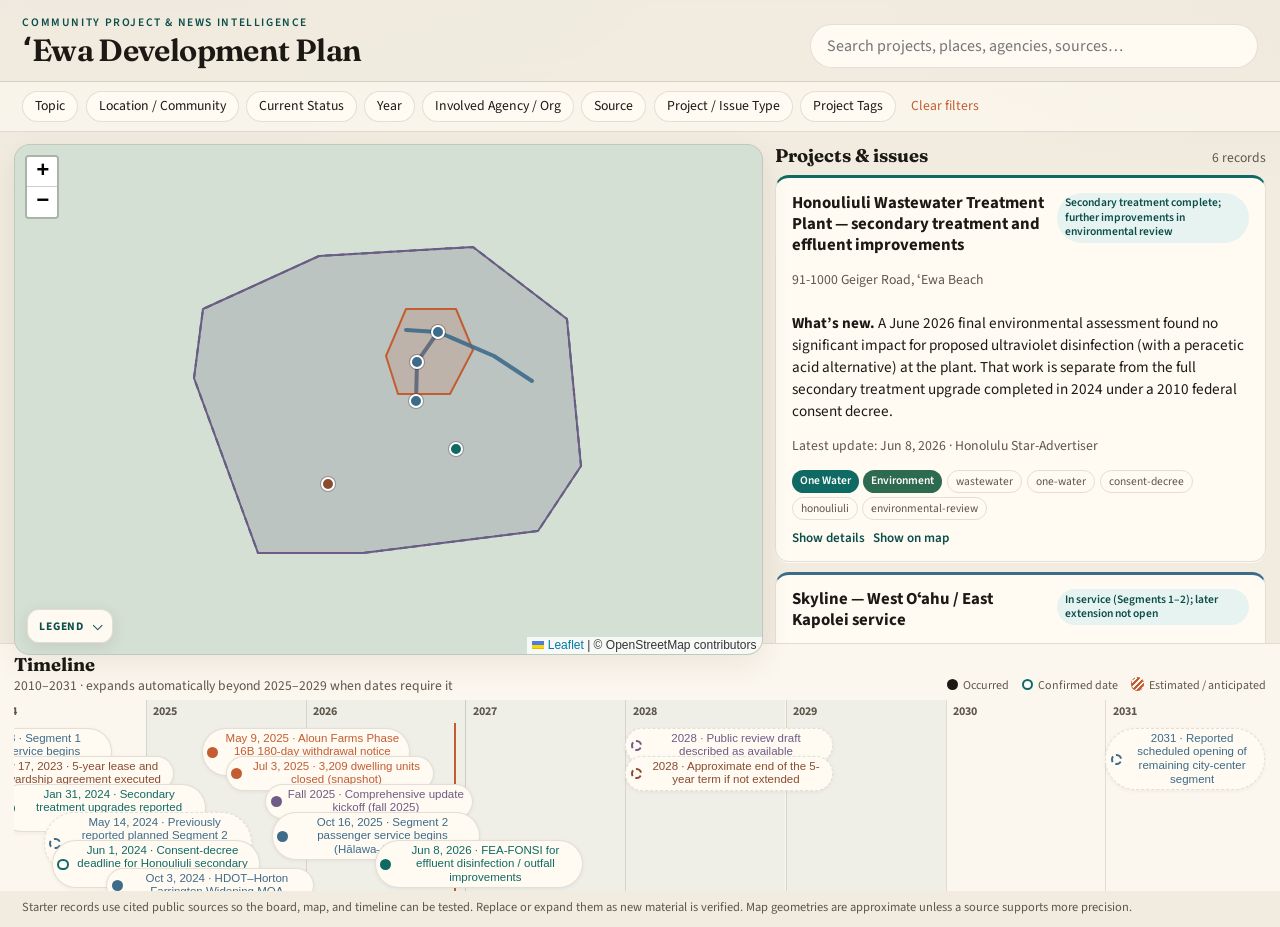
==== index.html @ 192812c7 "Add the `Ewa Development Plan news dashboard. Publish the display-only board, map, and timeline with" ====
<!DOCTYPE html>
<html lang="en">
<head>
  <meta charset="UTF-8">
  <meta name="viewport" content="width=device-width, initial-scale=1">
  <title>ʻEwa Development Plan</title>
  <link rel="preconnect" href="https://fonts.googleapis.com">
  <link rel="preconnect" href="https://fonts.gstatic.com" crossorigin>
  <link href="https://fonts.googleapis.com/css2?family=Fraunces:opsz,wght@9..144,500;9..144,640&family=Source+Sans+3:ital,wght@0,400;0,500;0,600;0,700;1,400&display=swap" rel="stylesheet">
  <link rel="stylesheet" href="vendor/leaflet.css">
  <link rel="stylesheet" href="css/dashboard.css">
</head>
<body>
  <a class="skip-link" href="#board">Skip to projects</a>

  <header class="site-header">
    <div class="brand">
      <p class="eyebrow">Community project &amp; news intelligence</p>
      <h1>ʻEwa Development Plan</h1>
    </div>
    <label class="search-label">
      <span class="visually-hidden">Search projects, places, agencies, and sources</span>
      <input id="search" type="search" placeholder="Search projects, places, agencies, sources…" autocomplete="off">
    </label>
  </header>

  <div class="filter-bar" id="filter-bar"></div>

  <nav class="mobile-tabs" aria-label="Views">
    <button type="button" data-view="board" class="is-active">Board</button>
    <button type="button" data-view="map">Map</button>
    <button type="button" data-view="timeline">Timeline</button>
  </nav>

  <main class="layout" data-view="board">
    <section class="map-pane" id="map-pane" aria-label="Map">
      <div id="map"></div>
      <div class="map-legend" id="map-legend"></div>
    </section>

    <section class="board-pane" id="board-pane" aria-label="Project board">
      <div class="board-head">
        <h2>Projects &amp; issues</h2>
        <p class="result-count" id="result-count"></p>
      </div>
      <div id="board"></div>
    </section>

    <section class="timeline-pane" id="timeline-pane" aria-label="Timeline">
      <div class="timeline-head">
        <div>
          <h2>Timeline</h2>
          <p class="timeline-range" id="timeline-range"></p>
        </div>
        <div class="timeline-key" aria-hidden="true">
          <span class="key actual">Occurred</span>
          <span class="key confirmed">Confirmed date</span>
          <span class="key estimated">Estimated / anticipated</span>
        </div>
      </div>
      <div class="timeline-scroll" id="timeline-scroll">
        <div class="timeline-track" id="timeline-track"></div>
      </div>
    </section>
  </main>

  <p class="footnote" id="footnote"></p>

  <script src="vendor/leaflet.js"></script>
  <script src="data/projects.js"></script>
  <script src="js/utils.js"></script>
  <script src="js/board.js"></script>
  <script src="js/map.js"></script>
  <script src="js/timeline.js"></script>
  <script src="js/app.js"></script>
</body>
</html>
---- vendor/leaflet.css ----
/* required styles */

.leaflet-pane,
.leaflet-tile,
.leaflet-marker-icon,
.leaflet-marker-shadow,
.leaflet-tile-container,
.leaflet-pane > svg,
.leaflet-pane > canvas,
.leaflet-zoom-box,
.leaflet-image-layer,
.leaflet-layer {
	position: absolute;
	left: 0;
	top: 0;
	}
.leaflet-container {
	overflow: hidden;
	}
.leaflet-tile,
.leaflet-marker-icon,
.leaflet-marker-shadow {
	-webkit-user-select: none;
	   -moz-user-select: none;
	        user-select: none;
	  -webkit-user-drag: none;
	}
/* Prevents IE11 from highlighting tiles in blue */
.leaflet-tile::selection {
	background: transparent;
}
/* Safari renders non-retina tile on retina better with this, but Chrome is worse */
.leaflet-safari .leaflet-tile {
	image-rendering: -webkit-optimize-contrast;
	}
/* hack that prevents hw layers "stretching" when loading new tiles */
.leaflet-safari .leaflet-tile-container {
	width: 1600px;
	height: 1600px;
	-webkit-transform-origin: 0 0;
	}
.leaflet-marker-icon,
.leaflet-marker-shadow {
	display: block;
	}
/* .leaflet-container svg: reset svg max-width decleration shipped in Joomla! (joomla.org) 3.x */
/* .leaflet-container img: map is broken in FF if you have max-width: 100% on tiles */
.leaflet-container .leaflet-overlay-pane svg {
	max-width: none !important;
	max-height: none !important;
	}
.leaflet-container .leaflet-marker-pane img,
.leaflet-container .leaflet-shadow-pane img,
.leaflet-container .leaflet-tile-pane img,
.leaflet-container img.leaflet-image-layer,
.leaflet-container .leaflet-tile {
	max-width: none !important;
	max-height: none !important;
	width: auto;
	padding: 0;
	}

.leaflet-container img.leaflet-tile {
	/* See: https://bugs.chromium.org/p/chromium/issues/detail?id=600120 */
	mix-blend-mode: plus-lighter;
}

.leaflet-container.leaflet-touch-zoom {
	-ms-touch-action: pan-x pan-y;
	touch-action: pan-x pan-y;
	}
.leaflet-container.leaflet-touch-drag {
	-ms-touch-action: pinch-zoom;
	/* Fallback for FF which doesn't support pinch-zoom */
	touch-action: none;
	touch-action: pinch-zoom;
}
.leaflet-container.leaflet-touch-drag.leaflet-touch-zoom {
	-ms-touch-action: none;
	touch-action: none;
}
.leaflet-container {
	-webkit-tap-highlight-color: transparent;
}
.leaflet-container a {
	-webkit-tap-highlight-color: rgba(51, 181, 229, 0.4);
}
.leaflet-tile {
	filter: inherit;
	visibility: hidden;
	}
.leaflet-tile-loaded {
	visibility: inherit;
	}
.leaflet-zoom-box {
	width: 0;
	height: 0;
	-moz-box-sizing: border-box;
	     box-sizing: border-box;
	z-index: 800;
	}
/* workaround for https://bugzilla.mozilla.org/show_bug.cgi?id=888319 */
.leaflet-overlay-pane svg {
	-moz-user-select: none;
	}

.leaflet-pane         { z-index: 400; }

.leaflet-tile-pane    { z-index: 200; }
.leaflet-overlay-pane { z-index: 400; }
.leaflet-shadow-pane  { z-index: 500; }
.leaflet-marker-pane  { z-index: 600; }
.leaflet-tooltip-pane   { z-index: 650; }
.leaflet-popup-pane   { z-index: 700; }

.leaflet-map-pane canvas { z-index: 100; }
.leaflet-map-pane svg    { z-index: 200; }

.leaflet-vml-shape {
	width: 1px;
	height: 1px;
	}
.lvml {
	behavior: url(#default#VML);
	display: inline-block;
	position: absolute;
	}


/* control positioning */

.leaflet-control {
	position: relative;
	z-index: 800;
	pointer-events: visiblePainted; /* IE 9-10 doesn't have auto */
	pointer-events: auto;
	}
.leaflet-top,
.leaflet-bottom {
	position: absolute;
	z-index: 1000;
	pointer-events: none;
	}
.leaflet-top {
	top: 0;
	}
.leaflet-right {
	right: 0;
	}
.leaflet-bottom {
	bottom: 0;
	}
.leaflet-left {
	left: 0;
	}
.leaflet-control {
	float: left;
	clear: both;
	}
.leaflet-right .leaflet-control {
	float: right;
	}
.leaflet-top .leaflet-control {
	margin-top: 10px;
	}
.leaflet-bottom .leaflet-control {
	margin-bottom: 10px;
	}
.leaflet-left .leaflet-control {
	margin-left: 10px;
	}
.leaflet-right .leaflet-control {
	margin-right: 10px;
	}


/* zoom and fade animations */

.leaflet-fade-anim .leaflet-popup {
	opacity: 0;
	-webkit-transition: opacity 0.2s linear;
	   -moz-transition: opacity 0.2s linear;
	        transition: opacity 0.2s linear;
	}
.leaflet-fade-anim .leaflet-map-pane .leaflet-popup {
	opacity: 1;
	}
.leaflet-zoom-animated {
	-webkit-transform-origin: 0 0;
	    -ms-transform-origin: 0 0;
	        transform-origin: 0 0;
	}
svg.leaflet-zoom-animated {
	will-change: transform;
}

.leaflet-zoom-anim .leaflet-zoom-animated {
	-webkit-transition: -webkit-transform 0.25s cubic-bezier(0,0,0.25,1);
	   -moz-transition:    -moz-transform 0.25s cubic-bezier(0,0,0.25,1);
	        transition:         transform 0.25s cubic-bezier(0,0,0.25,1);
	}
.leaflet-zoom-anim .leaflet-tile,
.leaflet-pan-anim .leaflet-tile {
	-webkit-transition: none;
	   -moz-transition: none;
	        transition: none;
	}

.leaflet-zoom-anim .leaflet-zoom-hide {
	visibility: hidden;
	}


/* cursors */

.leaflet-interactive {
	cursor: pointer;
	}
.leaflet-grab {
	cursor: -webkit-grab;
	cursor:    -moz-grab;
	cursor:         grab;
	}
.leaflet-crosshair,
.leaflet-crosshair .leaflet-interactive {
	cursor: crosshair;
	}
.leaflet-popup-pane,
.leaflet-control {
	cursor: auto;
	}
.leaflet-dragging .leaflet-grab,
.leaflet-dragging .leaflet-grab .leaflet-interactive,
.leaflet-dragging .leaflet-marker-draggable {
	cursor: move;
	cursor: -webkit-grabbing;
	cursor:    -moz-grabbing;
	cursor:         grabbing;
	}

/* marker & overlays interactivity */
.leaflet-marker-icon,
.leaflet-marker-shadow,
.leaflet-image-layer,
.leaflet-pane > svg path,
.leaflet-tile-container {
	pointer-events: none;
	}

.leaflet-marker-icon.leaflet-interactive,
.leaflet-image-layer.leaflet-interactive,
.leaflet-pane > svg path.leaflet-interactive,
svg.leaflet-image-layer.leaflet-interactive path {
	pointer-events: visiblePainted; /* IE 9-10 doesn't have auto */
	pointer-events: auto;
	}

/* visual tweaks */

.leaflet-container {
	background: #ddd;
	outline-offset: 1px;
	}
.leaflet-container a {
	color: #0078A8;
	}
.leaflet-zoom-box {
	border: 2px dotted #38f;
	background: rgba(255,255,255,0.5);
	}


/* general typography */
.leaflet-container {
	font-family: "Helvetica Neue", Arial, Helvetica, sans-serif;
	font-size: 12px;
	font-size: 0.75rem;
	line-height: 1.5;
	}


/* general toolbar styles */

.leaflet-bar {
	box-shadow: 0 1px 5px rgba(0,0,0,0.65);
	border-radius: 4px;
	}
.leaflet-bar a {
	background-color: #fff;
	border-bottom: 1px solid #ccc;
	width: 26px;
	height: 26px;
	line-height: 26px;
	display: block;
	text-align: center;
	text-decoration: none;
	color: black;
	}
.leaflet-bar a,
.leaflet-control-layers-toggle {
	background-position: 50% 50%;
	background-repeat: no-repeat;
	display: block;
	}
.leaflet-bar a:hover,
.leaflet-bar a:focus {
	background-color: #f4f4f4;
	}
.leaflet-bar a:first-child {
	border-top-left-radius: 4px;
	border-top-right-radius: 4px;
	}
.leaflet-bar a:last-child {
	border-bottom-left-radius: 4px;
	border-bottom-right-radius: 4px;
	border-bottom: none;
	}
.leaflet-bar a.leaflet-disabled {
	cursor: default;
	background-color: #f4f4f4;
	color: #bbb;
	}

.leaflet-touch .leaflet-bar a {
	width: 30px;
	height: 30px;
	line-height: 30px;
	}
.leaflet-touch .leaflet-bar a:first-child {
	border-top-left-radius: 2px;
	border-top-right-radius: 2px;
	}
.leaflet-touch .leaflet-bar a:last-child {
	border-bottom-left-radius: 2px;
	border-bottom-right-radius: 2px;
	}

/* zoom control */

.leaflet-control-zoom-in,
.leaflet-control-zoom-out {
	font: bold 18px 'Lucida Console', Monaco, monospace;
	text-indent: 1px;
	}

.leaflet-touch .leaflet-control-zoom-in, .leaflet-touch .leaflet-control-zoom-out  {
	font-size: 22px;
	}


/* layers control */

.leaflet-control-layers {
	box-shadow: 0 1px 5px rgba(0,0,0,0.4);
	background: #fff;
	border-radius: 5px;
	}
.leaflet-control-layers-toggle {
	background-image: url(images/layers.png);
	width: 36px;
	height: 36px;
	}
.leaflet-retina .leaflet-control-layers-toggle {
	background-image: url(images/layers-2x.png);
	background-size: 26px 26px;
	}
.leaflet-touch .leaflet-control-layers-toggle {
	width: 44px;
	height: 44px;
	}
.leaflet-control-layers .leaflet-control-layers-list,
.leaflet-control-layers-expanded .leaflet-control-layers-toggle {
	display: none;
	}
.leaflet-control-layers-expanded .leaflet-control-layers-list {
	display: block;
	position: relative;
	}
.leaflet-control-layers-expanded {
	padding: 6px 10px 6px 6px;
	color: #333;
	background: #fff;
	}
.leaflet-control-layers-scrollbar {
	overflow-y: scroll;
	overflow-x: hidden;
	padding-right: 5px;
	}
.leaflet-control-layers-selector {
	margin-top: 2px;
	position: relative;
	top: 1px;
	}
.leaflet-control-layers label {
	display: block;
	font-size: 13px;
	font-size: 1.08333em;
	}
.leaflet-control-layers-separator {
	height: 0;
	border-top: 1px solid #ddd;
	margin: 5px -10px 5px -6px;
	}

/* Default icon URLs */
.leaflet-default-icon-path { /* used only in path-guessing heuristic, see L.Icon.Default */
	background-image: url(images/marker-icon.png);
	}


/* attribution and scale controls */

.leaflet-container .leaflet-control-attribution {
	background: #fff;
	background: rgba(255, 255, 255, 0.8);
	margin: 0;
	}
.leaflet-control-attribution,
.leaflet-control-scale-line {
	padding: 0 5px;
	color: #333;
	line-height: 1.4;
	}
.leaflet-control-attribution a {
	text-decoration: none;
	}
.leaflet-control-attribution a:hover,
.leaflet-control-attribution a:focus {
	text-decoration: underline;
	}
.leaflet-attribution-flag {
	display: inline !important;
	vertical-align: baseline !important;
	width: 1em;
	height: 0.6669em;
	}
.leaflet-left .leaflet-control-scale {
	margin-left: 5px;
	}
.leaflet-bottom .leaflet-control-scale {
	margin-bottom: 5px;
	}
.leaflet-control-scale-line {
	border: 2px solid #777;
	border-top: none;
	line-height: 1.1;
	padding: 2px 5px 1px;
	white-space: nowrap;
	-moz-box-sizing: border-box;
	     box-sizing: border-box;
	background: rgba(255, 255, 255, 0.8);
	text-shadow: 1px 1px #fff;
	}
.leaflet-control-scale-line:not(:first-child) {
	border-top: 2px solid #777;
	border-bottom: none;
	margin-top: -2px;
	}
.leaflet-control-scale-line:not(:first-child):not(:last-child) {
	border-bottom: 2px solid #777;
	}

.leaflet-touch .leaflet-control-attribution,
.leaflet-touch .leaflet-control-layers,
.leaflet-touch .leaflet-bar {
	box-shadow: none;
	}
.leaflet-touch .leaflet-control-layers,
.leaflet-touch .leaflet-bar {
	border: 2px solid rgba(0,0,0,0.2);
	background-clip: padding-box;
	}


/* popup */

.leaflet-popup {
	position: absolute;
	text-align: center;
	margin-bottom: 20px;
	}
.leaflet-popup-content-wrapper {
	padding: 1px;
	text-align: left;
	border-radius: 12px;
	}
.leaflet-popup-content {
	margin: 13px 24px 13px 20px;
	line-height: 1.3;
	font-size: 13px;
	font-size: 1.08333em;
	min-height: 1px;
	}
.leaflet-popup-content p {
	margin: 17px 0;
	margin: 1.3em 0;
	}
.leaflet-popup-tip-container {
	width: 40px;
	height: 20px;
	position: absolute;
	left: 50%;
	margin-top: -1px;
	margin-left: -20px;
	overflow: hidden;
	pointer-events: none;
	}
.leaflet-popup-tip {
	width: 17px;
	height: 17px;
	padding: 1px;

	margin: -10px auto 0;
	pointer-events: auto;

	-webkit-transform: rotate(45deg);
	   -moz-transform: rotate(45deg);
	    -ms-transform: rotate(45deg);
	        transform: rotate(45deg);
	}
.leaflet-popup-content-wrapper,
.leaflet-popup-tip {
	background: white;
	color: #333;
	box-shadow: 0 3px 14px rgba(0,0,0,0.4);
	}
.leaflet-container a.leaflet-popup-close-button {
	position: absolute;
	top: 0;
	right: 0;
	border: none;
	text-align: center;
	width: 24px;
	height: 24px;
	font: 16px/24px Tahoma, Verdana, sans-serif;
	color: #757575;
	text-decoration: none;
	background: transparent;
	}
.leaflet-container a.leaflet-popup-close-button:hover,
.leaflet-container a.leaflet-popup-close-button:focus {
	color: #585858;
	}
.leaflet-popup-scrolled {
	overflow: auto;
	}

.leaflet-oldie .leaflet-popup-content-wrapper {
	-ms-zoom: 1;
	}
.leaflet-oldie .leaflet-popup-tip {
	width: 24px;
	margin: 0 auto;

	-ms-filter: "progid:DXImageTransform.Microsoft.Matrix(M11=0.70710678, M12=0.70710678, M21=-0.70710678, M22=0.70710678)";
	filter: progid:DXImageTransform.Microsoft.Matrix(M11=0.70710678, M12=0.70710678, M21=-0.70710678, M22=0.70710678);
	}

.leaflet-oldie .leaflet-control-zoom,
.leaflet-oldie .leaflet-control-layers,
.leaflet-oldie .leaflet-popup-content-wrapper,
.leaflet-oldie .leaflet-popup-tip {
	border: 1px solid #999;
	}


/* div icon */

.leaflet-div-icon {
	background: #fff;
	border: 1px solid #666;
	}


/* Tooltip */
/* Base styles for the element that has a tooltip */
.leaflet-tooltip {
	position: absolute;
	padding: 6px;
	background-color: #fff;
	border: 1px solid #fff;
	border-radius: 3px;
	color: #222;
	white-space: nowrap;
	-webkit-user-select: none;
	-moz-user-select: none;
	-ms-user-select: none;
	user-select: none;
	pointer-events: none;
	box-shadow: 0 1px 3px rgba(0,0,0,0.4);
	}
.leaflet-tooltip.leaflet-interactive {
	cursor: pointer;
	pointer-events: auto;
	}
.leaflet-tooltip-top:before,
.leaflet-tooltip-bottom:before,
.leaflet-tooltip-left:before,
.leaflet-tooltip-right:before {
	position: absolute;
	pointer-events: none;
	border: 6px solid transparent;
	background: transparent;
	content: "";
	}

/* Directions */

.leaflet-tooltip-bottom {
	margin-top: 6px;
}
.leaflet-tooltip-top {
	margin-top: -6px;
}
.leaflet-tooltip-bottom:before,
.leaflet-tooltip-top:before {
	left: 50%;
	margin-left: -6px;
	}
.leaflet-tooltip-top:before {
	bottom: 0;
	margin-bottom: -12px;
	border-top-color: #fff;
	}
.leaflet-tooltip-bottom:before {
	top: 0;
	margin-top: -12px;
	margin-left: -6px;
	border-bottom-color: #fff;
	}
.leaflet-tooltip-left {
	margin-left: -6px;
}
.leaflet-tooltip-right {
	margin-left: 6px;
}
.leaflet-tooltip-left:before,
.leaflet-tooltip-right:before {
	top: 50%;
	margin-top: -6px;
	}
.leaflet-tooltip-left:before {
	right: 0;
	margin-right: -12px;
	border-left-color: #fff;
	}
.leaflet-tooltip-right:before {
	left: 0;
	margin-left: -12px;
	border-right-color: #fff;
	}

/* Printing */

@media print {
	/* Prevent printers from removing background-images of controls. */
	.leaflet-control {
		-webkit-print-color-adjust: exact;
		print-color-adjust: exact;
		}
	}
---- css/dashboard.css ----
:root {
  --sand: #f1ebe0;
  --sand-deep: #e6dccb;
  --paper: #fffaf2;
  --ink: #1c1914;
  --muted: #5e574c;
  --line: rgba(28, 25, 20, 0.12);
  --lagoon: #0f6a64;
  --lagoon-deep: #0b4e4a;
  --clay: #c45c32;
  --review: #d97706;
  --shadow: 0 10px 30px rgba(48, 36, 20, 0.08);
  --header-h: 5.4rem;
  --filter-h: 3.4rem;
  --timeline-h: 15.5rem;
  --radius: 16px;
  --font-serif: "Fraunces", "Palatino Linotype", Palatino, serif;
  --font-sans: "Source Sans 3", "Segoe UI", sans-serif;
  --topic-transport: #3d6b8a;
  --topic-housing: #c45c32;
  --topic-water: #0f6a64;
  --topic-parks: #6b7c3a;
  --topic-env: #2d6a4f;
  --topic-public: #6f5b85;
  --topic-econ: #b07d1a;
  --topic-culture: #8a4b2f;
}

* { box-sizing: border-box; }

html, body {
  margin: 0;
  height: 100%;
  min-height: 100%;
  background: var(--sand);
  color: var(--ink);
  font-family: var(--font-sans);
}

body {
  min-height: 100dvh;
  background-image:
    radial-gradient(1200px 500px at 10% -10%, rgba(15, 106, 100, 0.08), transparent 50%),
    radial-gradient(900px 400px at 100% 0%, rgba(196, 92, 50, 0.07), transparent 45%);
}

.skip-link {
  position: absolute;
  left: 0.75rem;
  top: -3rem;
  background: var(--ink);
  color: white;
  padding: 0.4rem 0.7rem;
  z-index: 20;
}
.skip-link:focus { top: 0.5rem; }

.visually-hidden {
  position: absolute;
  width: 1px;
  height: 1px;
  overflow: hidden;
  clip: rect(0 0 0 0);
}

.site-header {
  display: flex;
  align-items: flex-end;
  justify-content: space-between;
  gap: 1.5rem;
  padding: 0.9rem 1.4rem 0.85rem;
  border-bottom: 1px solid var(--line);
  background: rgba(241, 235, 224, 0.88);
  backdrop-filter: blur(10px);
  position: sticky;
  top: 0;
  z-index: 8;
}

.eyebrow {
  margin: 0 0 0.15rem;
  font-size: 0.72rem;
  letter-spacing: 0.14em;
  text-transform: uppercase;
  color: var(--lagoon-deep);
  font-weight: 600;
}

h1 {
  margin: 0;
  font-family: var(--font-serif);
  font-size: clamp(1.6rem, 2.4vw, 2.15rem);
  font-weight: 640;
  letter-spacing: -0.02em;
  line-height: 1.1;
}

.search-label { flex: 1; max-width: 28rem; }

#search {
  width: 100%;
  border: 1px solid var(--line);
  background: var(--paper);
  border-radius: 999px;
  padding: 0.62rem 1rem;
  font: inherit;
  color: var(--ink);
  box-shadow: inset 0 1px 0 rgba(255,255,255,0.7);
}

#search:focus {
  outline: 2px solid var(--lagoon);
  outline-offset: 1px;
}

.filter-bar {
  display: flex;
  flex-wrap: wrap;
  gap: 0.45rem;
  padding: 0.55rem 1.4rem;
  border-bottom: 1px solid var(--line);
  background: rgba(255, 250, 242, 0.65);
}

.filter {
  position: relative;
}

.filter > button {
  font: inherit;
  font-size: 0.86rem;
  background: var(--paper);
  border: 1px solid var(--line);
  border-radius: 999px;
  padding: 0.28rem 0.75rem;
  cursor: pointer;
  color: var(--ink);
}

.filter > button.has-value {
  background: #e7f3f1;
  border-color: #b7d8d4;
  color: var(--lagoon-deep);
}

.filter-menu {
  display: none;
  position: absolute;
  top: calc(100% + 6px);
  left: 0;
  z-index: 12;
  min-width: 16rem;
  max-height: 18rem;
  overflow: auto;
  background: var(--paper);
  border: 1px solid var(--line);
  border-radius: 12px;
  box-shadow: var(--shadow);
  padding: 0.45rem;
}

.filter:nth-last-child(-n+4) .filter-menu {
  left: auto;
  right: 0;
}

.filter-menu label {
  display: flex;
  gap: 0.45rem;
  align-items: flex-start;
  padding: 0.28rem 0.3rem;
  font-size: 0.86rem;
  cursor: pointer;
  border-radius: 8px;
}

.filter-menu label:hover { background: var(--sand); }

.clear-filters {
  font: inherit;
  font-size: 0.86rem;
  background: transparent;
  border: 0;
  color: var(--clay);
  cursor: pointer;
  padding: 0.28rem 0.5rem;
}

.mobile-tabs {
  display: none;
  padding: 0.45rem 1rem 0;
  gap: 0.4rem;
}

.mobile-tabs button {
  flex: 1;
  font: inherit;
  font-weight: 600;
  border: 1px solid var(--line);
  background: var(--paper);
  border-radius: 10px;
  padding: 0.45rem;
  cursor: pointer;
}

.mobile-tabs button.is-active {
  background: var(--lagoon);
  color: white;
  border-color: var(--lagoon);
}

.layout {
  display: grid;
  grid-template-columns: minmax(0, 1.4fr) minmax(22rem, 0.95fr);
  grid-template-rows: minmax(0, 1fr) var(--timeline-h);
  grid-template-areas:
    "map board"
    "timeline timeline";
  height: calc(100dvh - var(--header-h) - var(--filter-h));
  min-height: 36rem;
}

.map-pane {
  grid-area: map;
  position: relative;
  display: flex;
  flex-direction: column;
  margin: 0.75rem 0 0.35rem 0.9rem;
  border-radius: var(--radius);
  overflow: hidden;
  box-shadow: var(--shadow);
  border: 1px solid var(--line);
  min-height: 28rem;
  height: 100%;
  background: #d5e0d4;
}

#map {
  flex: 1 1 auto;
  width: 100%;
  height: 100%;
  min-height: 28rem;
  background: #d5e0d4;
}

.map-pin {
  background: none;
  border: none;
}

.map-legend {
  position: absolute;
  left: 0.7rem;
  bottom: 0.7rem;
  z-index: 1000;
  background: rgba(255, 250, 242, 0.96);
  border: 1px solid var(--line);
  border-radius: 12px;
  font-size: 0.75rem;
  max-width: min(16rem, calc(100% - 1.4rem));
  box-shadow: 0 4px 16px rgba(28, 25, 20, 0.1);
}

.map-legend details {
  margin: 0;
}

.map-legend summary {
  list-style: none;
  cursor: pointer;
  font-size: 0.72rem;
  font-weight: 700;
  letter-spacing: 0.08em;
  text-transform: uppercase;
  color: var(--lagoon-deep);
  padding: 0.45rem 0.7rem;
  display: flex;
  align-items: center;
  justify-content: space-between;
  gap: 0.6rem;
}

.map-legend summary::-webkit-details-marker { display: none; }

.map-legend summary::after {
  content: "";
  width: 0.4rem;
  height: 0.4rem;
  border-right: 1.5px solid currentColor;
  border-bottom: 1.5px solid currentColor;
  transform: rotate(45deg);
  transition: transform 0.15s ease;
}

.map-legend details[open] summary::after {
  transform: rotate(-135deg);
  margin-top: 0.2rem;
}

.map-legend details[open] summary {
  border-bottom: 1px solid var(--line);
}

.legend-body {
  padding: 0.45rem 0.7rem 0.55rem;
}

.legend-note {
  margin: 0.4rem 0 0;
}

.legend-row {
  display: flex;
  align-items: center;
  gap: 0.4rem;
  margin: 0.15rem 0;
}

.swatch {
  width: 0.7rem;
  height: 0.7rem;
  border-radius: 50%;
  flex: none;
}

.swatch.line { border-radius: 2px; height: 0.28rem; }
.swatch.area { border-radius: 3px; opacity: 0.45; }

.board-pane {
  grid-area: board;
  overflow: auto;
  padding: 0.75rem 0.9rem 0.5rem 0.75rem;
}

.board-head {
  display: flex;
  justify-content: space-between;
  align-items: baseline;
  gap: 1rem;
  margin-bottom: 0.55rem;
}

.board-head h2,
.timeline-head h2 {
  margin: 0;
  font-family: var(--font-serif);
  font-size: 1.15rem;
}

.result-count,
.timeline-range {
  margin: 0;
  color: var(--muted);
  font-size: 0.85rem;
}

.card {
  background: var(--paper);
  border: 1px solid var(--line);
  border-radius: 14px;
  padding: 0.9rem 1rem 0.85rem;
  margin-bottom: 0.65rem;
  box-shadow: 0 1px 0 rgba(255,255,255,0.8);
  cursor: pointer;
}

.card:hover { border-color: #c9bba6; }

.card.is-selected {
  border-color: var(--lagoon);
  box-shadow: 0 0 0 2px rgba(15, 106, 100, 0.18);
}

.card.needs-review {
  border-left: 4px solid var(--review);
}

.card-top {
  display: flex;
  justify-content: space-between;
  gap: 0.6rem;
  align-items: flex-start;
}

.card h3 {
  margin: 0 0 0.2rem;
  font-size: 1.05rem;
  line-height: 1.25;
}

.card-meta, .muted { color: var(--muted); font-size: 0.86rem; }

.status-chip {
  flex: none;
  font-size: 0.72rem;
  font-weight: 600;
  background: #e7f3f1;
  color: var(--lagoon-deep);
  border-radius: 999px;
  padding: 0.22rem 0.55rem;
  max-width: 12rem;
  line-height: 1.25;
}

.card.needs-review .status-chip {
  background: #fff4e0;
  color: #9a4d00;
}

.whats-new {
  margin: 0.55rem 0 0.35rem;
  font-size: 0.95rem;
  line-height: 1.45;
}

.topic-row, .tag-row {
  display: flex;
  flex-wrap: wrap;
  gap: 0.3rem;
  margin-top: 0.4rem;
}

.topic, .tag {
  font-size: 0.72rem;
  border-radius: 999px;
  padding: 0.12rem 0.5rem;
  background: var(--sand);
}

.topic { color: white; font-weight: 600; }
.tag { color: var(--muted); border: 1px solid var(--line); background: transparent; }

.card-actions {
  display: flex;
  gap: 0.5rem;
  margin-top: 0.55rem;
}

.card-actions button,
.linkish {
  font: inherit;
  font-size: 0.82rem;
  font-weight: 600;
  color: var(--lagoon-deep);
  background: none;
  border: 0;
  padding: 0;
  cursor: pointer;
}

.details {
  display: none;
  margin-top: 0.8rem;
  padding-top: 0.75rem;
  border-top: 1px dashed var(--line);
}

.card.is-expanded .details { display: block; }

.detail-grid {
  display: grid;
  grid-template-columns: 8.5rem 1fr;
  gap: 0.35rem 0.7rem;
  font-size: 0.9rem;
  margin-bottom: 0.8rem;
}

.detail-grid dt { color: var(--muted); }

.history, .update, .source-block {
  background: #f7f1e6;
  border-radius: 10px;
  padding: 0.55rem 0.7rem;
  margin: 0.4rem 0;
  font-size: 0.88rem;
}

.history-date, .update-date {
  font-weight: 700;
  font-size: 0.78rem;
  color: var(--lagoon-deep);
}

a { color: var(--lagoon-deep); }

.section-label {
  margin: 0.85rem 0 0.3rem;
  font-size: 0.72rem;
  letter-spacing: 0.1em;
  text-transform: uppercase;
  color: var(--muted);
  font-weight: 700;
}

.precision {
  display: inline-block;
  font-size: 0.68rem;
  font-weight: 700;
  letter-spacing: 0.04em;
  text-transform: uppercase;
  color: var(--clay);
  border: 1px solid #eccbb8;
  border-radius: 999px;
  padding: 0 0.4rem;
}

.timeline-pane {
  grid-area: timeline;
  border-top: 1px solid var(--line);
  background: rgba(255, 250, 242, 0.8);
  padding: 0.55rem 0.9rem 0.7rem;
  min-height: 0;
}

.timeline-head {
  display: flex;
  justify-content: space-between;
  align-items: flex-end;
  gap: 1rem;
  margin-bottom: 0.35rem;
}

.timeline-key { display: flex; gap: 0.8rem; font-size: 0.75rem; color: var(--muted); }
.key::before {
  content: "";
  display: inline-block;
  width: 0.7rem;
  height: 0.7rem;
  margin-right: 0.3rem;
  vertical-align: -1px;
  border-radius: 50%;
}
.key.actual::before { background: var(--ink); }
.key.confirmed::before { background: white; border: 2px solid var(--lagoon); box-sizing: border-box; }
.key.estimated::before {
  background: repeating-linear-gradient(135deg, var(--clay), var(--clay) 2px, transparent 2px, transparent 4px);
  border: 1px dashed var(--clay);
}

.timeline-scroll {
  overflow-x: auto;
  overflow-y: hidden;
  height: calc(var(--timeline-h) - 3.6rem);
}

.timeline-track {
  position: relative;
  height: 100%;
  min-width: 100%;
}

.year-col {
  position: absolute;
  top: 0;
  bottom: 0;
  border-left: 1px solid var(--line);
  pointer-events: none;
  z-index: 0;
}

.year-col span {
  position: absolute;
  top: 0.15rem;
  left: 0.4rem;
  font-size: 0.75rem;
  font-weight: 700;
  color: var(--muted);
}

.year-col.in-focus { background: rgba(15, 106, 100, 0.05); }

.today-line {
  position: absolute;
  top: 1.4rem;
  bottom: 0.4rem;
  width: 2px;
  background: var(--clay);
  z-index: 2;
  pointer-events: none;
}

.tl-event {
  position: absolute;
  z-index: 3;
  display: flex;
  align-items: center;
  gap: 0.35rem;
  max-width: 13rem;
  cursor: pointer;
  background: var(--paper);
  border: 1px solid var(--line);
  border-radius: 999px;
  padding: 0.15rem 0.5rem 0.15rem 0.28rem;
  font-size: 0.72rem;
  line-height: 1.2;
  box-shadow: 0 1px 4px rgba(28,25,20,0.06);
}

.tl-event.is-selected { outline: 2px solid var(--lagoon); }

.tl-dot {
  width: 0.7rem;
  height: 0.7rem;
  border-radius: 50%;
  flex: none;
}

.tl-event.actual .tl-dot { background: currentColor; }
.tl-event.confirmed-future .tl-dot,
.tl-event.confirmed .tl-dot {
  background: white;
  border: 2px solid currentColor;
}
.tl-event.estimated {
  border-style: dashed;
}
.tl-event.estimated .tl-dot {
  background: transparent;
  border: 2px dashed currentColor;
}

.footnote {
  margin: 0;
  padding: 0.45rem 1.4rem 0.7rem;
  font-size: 0.78rem;
  color: var(--muted);
}

.empty {
  padding: 1.2rem;
  color: var(--muted);
}

@media (max-width: 900px) {
  .site-header {
    flex-direction: column;
    align-items: stretch;
    position: static;
  }
  .search-label { max-width: none; }
  .mobile-tabs { display: flex; }
  .layout {
    display: block;
    height: auto;
    min-height: 0;
  }
  .map-pane, .board-pane, .timeline-pane { margin: 0.6rem; display: block; }
  .map-pane, #map {
    height: 22rem;
    min-height: 22rem;
  }
  .timeline-pane { height: 18rem; }
  .detail-grid { grid-template-columns: 1fr; }
  .card-top { flex-direction: column; }
  .status-chip { max-width: none; }
}
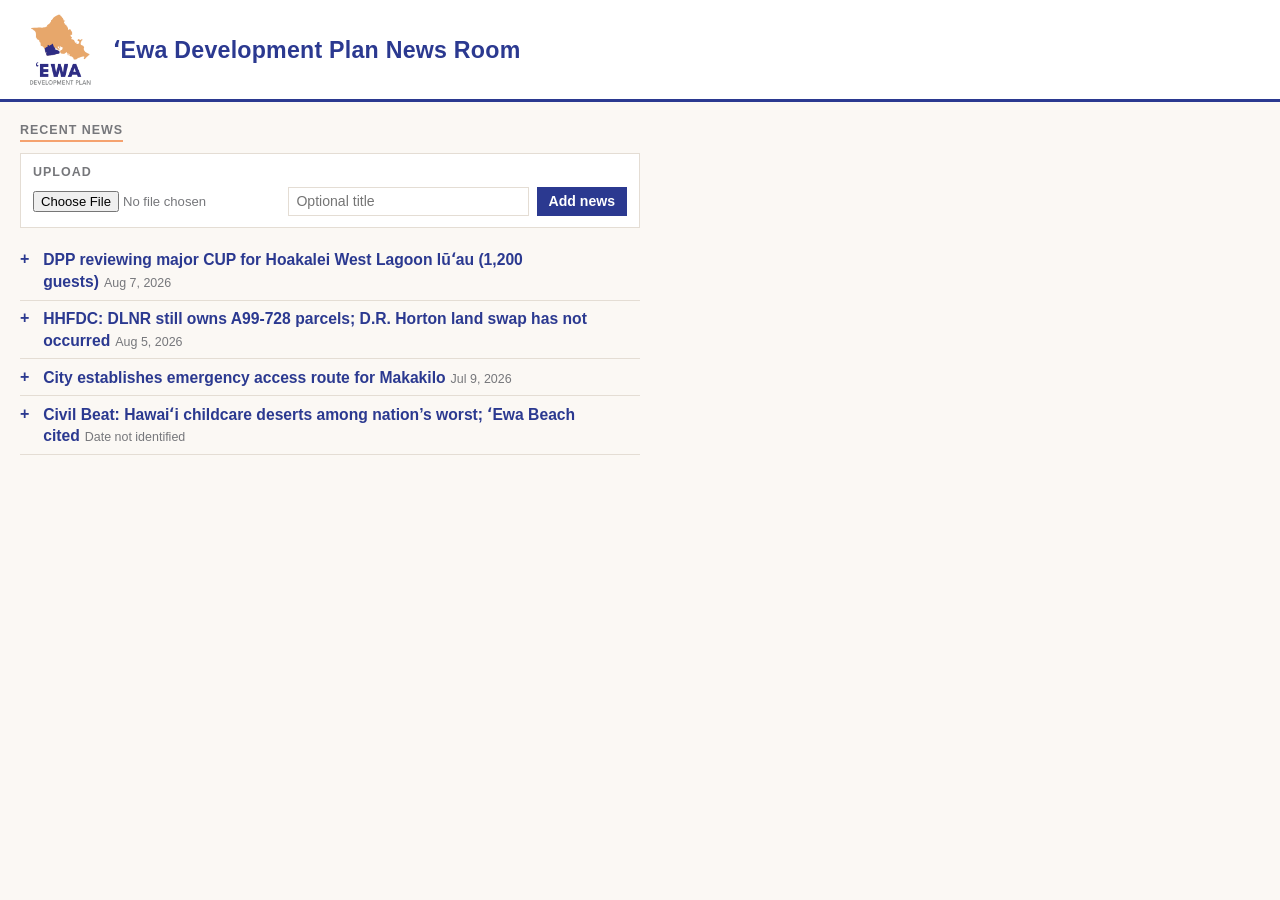
==== commit 369715a1: "Replace the earlier dashboard with the News Room so GitHub matches the current logo, collapsed list," ====
--- a/index.html
+++ b/index.html
@@ -3,75 +3,32 @@
 <head>
   <meta charset="UTF-8">
   <meta name="viewport" content="width=device-width, initial-scale=1">
-  <title>ʻEwa Development Plan</title>
-  <link rel="preconnect" href="https://fonts.googleapis.com">
-  <link rel="preconnect" href="https://fonts.gstatic.com" crossorigin>
-  <link href="https://fonts.googleapis.com/css2?family=Fraunces:opsz,wght@9..144,500;9..144,640&family=Source+Sans+3:ital,wght@0,400;0,500;0,600;0,700;1,400&display=swap" rel="stylesheet">
-  <link rel="stylesheet" href="vendor/leaflet.css">
-  <link rel="stylesheet" href="css/dashboard.css">
+  <title>ʻEwa Development Plan News Room</title>
+  <link rel="stylesheet" href="css/newsroom.css">
 </head>
 <body>
-  <a class="skip-link" href="#board">Skip to projects</a>
-
   <header class="site-header">
-    <div class="brand">
-      <p class="eyebrow">Community project &amp; news intelligence</p>
-      <h1>ʻEwa Development Plan</h1>
+    <img class="logo" src="assets/ewa-dp-logo.png" alt="ʻEwa Development Plan">
+    <div class="header-text">
+      <h1>ʻEwa Development Plan News Room</h1>
     </div>
-    <label class="search-label">
-      <span class="visually-hidden">Search projects, places, agencies, and sources</span>
-      <input id="search" type="search" placeholder="Search projects, places, agencies, sources…" autocomplete="off">
-    </label>
   </header>
 
-  <div class="filter-bar" id="filter-bar"></div>
-
-  <nav class="mobile-tabs" aria-label="Views">
-    <button type="button" data-view="board" class="is-active">Board</button>
-    <button type="button" data-view="map">Map</button>
-    <button type="button" data-view="timeline">Timeline</button>
-  </nav>
-
-  <main class="layout" data-view="board">
-    <section class="map-pane" id="map-pane" aria-label="Map">
-      <div id="map"></div>
-      <div class="map-legend" id="map-legend"></div>
-    </section>
-
-    <section class="board-pane" id="board-pane" aria-label="Project board">
-      <div class="board-head">
-        <h2>Projects &amp; issues</h2>
-        <p class="result-count" id="result-count"></p>
-      </div>
-      <div id="board"></div>
-    </section>
-
-    <section class="timeline-pane" id="timeline-pane" aria-label="Timeline">
-      <div class="timeline-head">
-        <div>
-          <h2>Timeline</h2>
-          <p class="timeline-range" id="timeline-range"></p>
-        </div>
-        <div class="timeline-key" aria-hidden="true">
-          <span class="key actual">Occurred</span>
-          <span class="key confirmed">Confirmed date</span>
-          <span class="key estimated">Estimated / anticipated</span>
-        </div>
-      </div>
-      <div class="timeline-scroll" id="timeline-scroll">
-        <div class="timeline-track" id="timeline-track"></div>
-      </div>
+  <main class="page">
+    <section class="news-column" aria-label="Recent news">
+      <h2>Recent news</h2>
+      <form id="upload-form" class="upload-box" enctype="multipart/form-data">
+        <p class="upload-label">Upload</p>
+        <input id="upload-file" type="file" name="file" accept=".pdf,.docx,.txt,.md,.text" required>
+        <input id="upload-headline" type="text" name="headline" placeholder="Optional title">
+        <button type="submit">Add news</button>
+        <p id="upload-status" class="upload-status" hidden></p>
+      </form>
+      <ul id="news-list"></ul>
     </section>
   </main>
 
-  <p class="footnote" id="footnote"></p>
-
-  <script src="vendor/leaflet.js"></script>
   <script src="data/projects.js"></script>
-  <script src="js/utils.js"></script>
-  <script src="js/board.js"></script>
-  <script src="js/map.js"></script>
-  <script src="js/timeline.js"></script>
-  <script src="js/app.js"></script>
+  <script src="js/news.js"></script>
 </body>
 </html>
--- a/css/newsroom.css
+++ b/css/newsroom.css
@@ -0,0 +1,216 @@
+:root {
+  --navy: #2b3990;
+  --peach: #f5a26f;
+  --grey: #76777b;
+  --paper: #fbf8f4;
+  --ink: #1e1e22;
+  --line: #e4ddd4;
+}
+
+* { box-sizing: border-box; }
+
+html, body {
+  margin: 0;
+  min-height: 100%;
+  background: var(--paper);
+  color: var(--ink);
+  font-family: Arial, Helvetica, sans-serif;
+}
+
+.site-header {
+  display: flex;
+  align-items: center;
+  gap: 1rem;
+  padding: 0.85rem 1.25rem;
+  border-bottom: 3px solid var(--navy);
+  background: #fff;
+}
+
+.logo {
+  height: 72px;
+  width: auto;
+  display: block;
+}
+
+.header-text h1 {
+  margin: 0;
+  font-size: 1.45rem;
+  font-weight: 700;
+  color: var(--navy);
+  letter-spacing: 0.01em;
+}
+
+.page {
+  padding: 1.1rem 1.25rem 3rem;
+}
+
+.news-column {
+  width: 50%;
+  max-width: none;
+}
+
+.news-column h2 {
+  margin: 0 0 0.7rem;
+  font-size: 0.78rem;
+  font-weight: 700;
+  letter-spacing: 0.08em;
+  text-transform: uppercase;
+  color: var(--grey);
+  border-bottom: 2px solid var(--peach);
+  display: inline-block;
+  padding-bottom: 0.2rem;
+}
+
+#news-list {
+  list-style: none;
+  margin: 0;
+  padding: 0;
+}
+
+.news-item {
+  padding: 0.45rem 0;
+  border-bottom: 1px solid var(--line);
+}
+
+.news-item summary {
+  list-style: none;
+  cursor: pointer;
+  display: flex;
+  align-items: flex-start;
+  gap: 0.45rem;
+  line-height: 1.35;
+}
+
+.news-item summary::-webkit-details-marker {
+  display: none;
+}
+
+.news-item summary::marker {
+  content: "";
+}
+
+.news-item summary::before {
+  content: "+";
+  flex: 0 0 auto;
+  width: 1rem;
+  color: var(--navy);
+  font-weight: 700;
+  font-size: 1rem;
+  line-height: 1.3;
+}
+
+.news-item details[open] summary::before {
+  content: "−";
+}
+
+.news-item .headline {
+  font-size: 0.98rem;
+  font-weight: 700;
+  color: var(--navy);
+}
+
+.news-item time {
+  display: inline;
+  margin-left: 0.4em;
+  font-size: 0.78rem;
+  font-weight: 400;
+  color: var(--grey);
+  white-space: nowrap;
+}
+
+.news-item .body {
+  margin: 0.45rem 0 0.15rem 1.45rem;
+}
+
+.news-item p {
+  margin: 0;
+  font-size: 0.88rem;
+  line-height: 1.4;
+  color: var(--ink);
+}
+
+.news-item .meta {
+  margin-top: 0.35rem;
+  font-size: 0.75rem;
+  color: var(--grey);
+}
+
+@media (max-width: 720px) {
+  .news-column { width: 100%; }
+}
+
+.empty {
+  color: var(--grey);
+  font-size: 0.9rem;
+}
+
+.upload-box {
+  display: flex;
+  flex-wrap: wrap;
+  gap: 0.45rem;
+  align-items: center;
+  margin: 0 0 0.9rem;
+  padding: 0.7rem 0.75rem;
+  border: 1px solid var(--line);
+  background: #fff;
+}
+
+.upload-label {
+  margin: 0;
+  font-size: 0.78rem;
+  font-weight: 700;
+  letter-spacing: 0.08em;
+  text-transform: uppercase;
+  color: var(--grey);
+  width: 100%;
+}
+
+.upload-box input[type="text"] {
+  flex: 1 1 10rem;
+  min-width: 8rem;
+  font: inherit;
+  font-size: 0.88rem;
+  padding: 0.35rem 0.45rem;
+  border: 1px solid var(--line);
+  color: var(--ink);
+}
+
+.upload-box input[type="file"] {
+  font: inherit;
+  font-size: 0.82rem;
+  color: var(--grey);
+}
+
+.upload-box button {
+  font: inherit;
+  font-size: 0.88rem;
+  font-weight: 700;
+  color: #fff;
+  background: var(--navy);
+  border: 0;
+  padding: 0.4rem 0.75rem;
+  cursor: pointer;
+}
+
+.upload-box button:hover {
+  background: #232f78;
+}
+
+.upload-status {
+  width: 100%;
+  margin: 0.15rem 0 0;
+  font-size: 0.8rem;
+  color: var(--grey);
+}
+
+.upload-status.is-error {
+  color: #9a2f2f;
+}
+
+.item-upload {
+  display: flex;
+  flex-wrap: wrap;
+  gap: 0.4rem;
+  align-items: center;
+  margin-top: 0.55rem;
+}
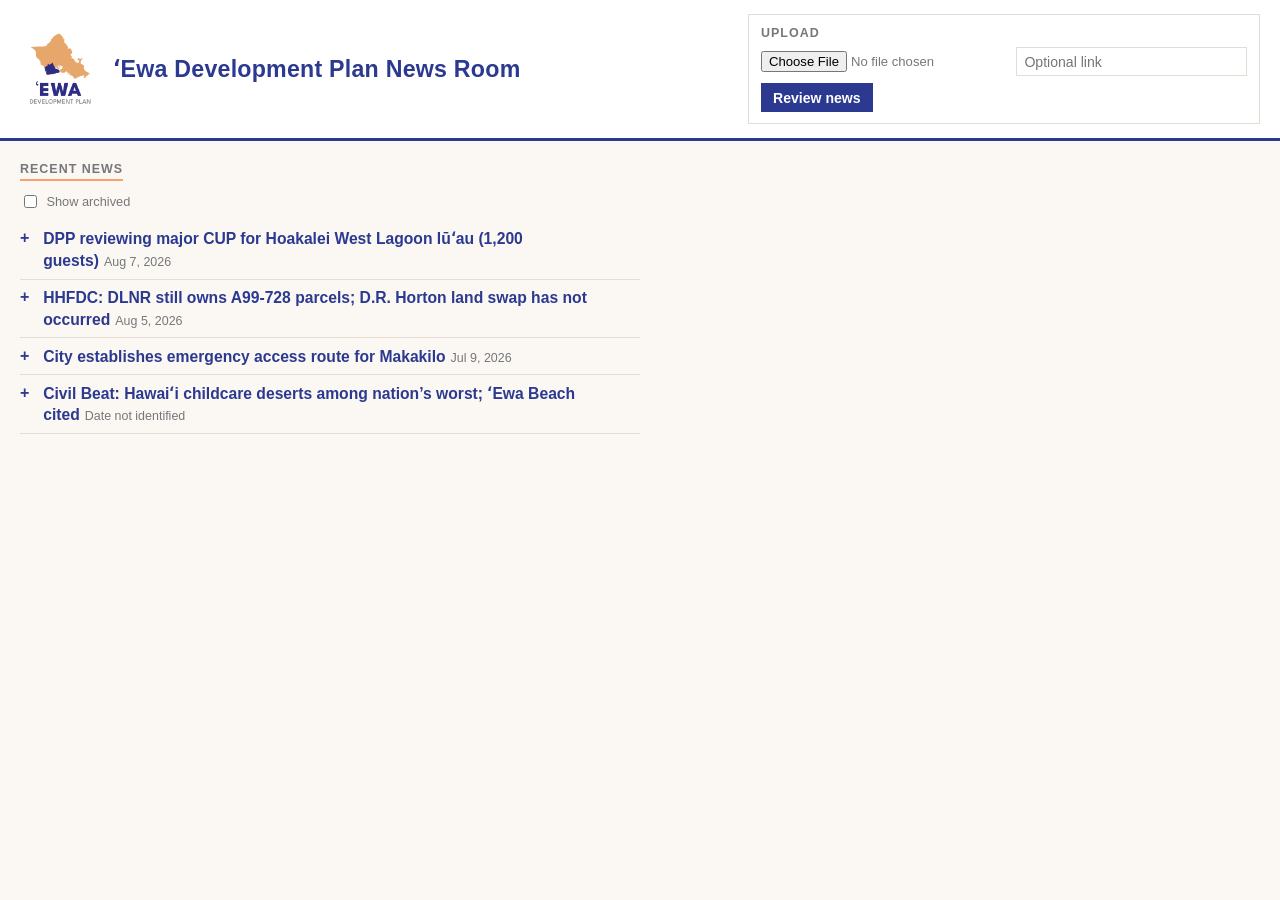
==== commit 71ee5f27: "Add a review page for new articles and move upload to the header so the News Room can extract fields" ====
--- a/index.html
+++ b/index.html
@@ -8,22 +8,28 @@
 </head>
 <body>
   <header class="site-header">
-    <img class="logo" src="assets/ewa-dp-logo.png" alt="ʻEwa Development Plan">
-    <div class="header-text">
-      <h1>ʻEwa Development Plan News Room</h1>
+    <div class="header-brand">
+      <img class="logo" src="assets/ewa-dp-logo.png" alt="ʻEwa Development Plan">
+      <div class="header-text">
+        <h1>ʻEwa Development Plan News Room</h1>
+      </div>
     </div>
+    <form id="upload-form" class="upload-box" enctype="multipart/form-data">
+      <p class="upload-label">Upload</p>
+      <input id="upload-file" type="file" name="file" accept=".pdf,.docx,.txt,.md,.text" required>
+      <input id="upload-link" type="text" name="sourceUrl" placeholder="Optional link">
+      <button type="submit">Review news</button>
+      <p id="upload-status" class="upload-status" hidden></p>
+    </form>
   </header>
 
   <main class="page">
     <section class="news-column" aria-label="Recent news">
       <h2>Recent news</h2>
-      <form id="upload-form" class="upload-box" enctype="multipart/form-data">
-        <p class="upload-label">Upload</p>
-        <input id="upload-file" type="file" name="file" accept=".pdf,.docx,.txt,.md,.text" required>
-        <input id="upload-headline" type="text" name="headline" placeholder="Optional title">
-        <button type="submit">Add news</button>
-        <p id="upload-status" class="upload-status" hidden></p>
-      </form>
+      <label class="show-archived">
+        <input type="checkbox" id="show-archived">
+        Show archived
+      </label>
       <ul id="news-list"></ul>
     </section>
   </main>
--- a/css/newsroom.css
+++ b/css/newsroom.css
@@ -20,10 +20,19 @@
 .site-header {
   display: flex;
   align-items: center;
-  gap: 1rem;
+  justify-content: space-between;
+  gap: 1.25rem;
   padding: 0.85rem 1.25rem;
   border-bottom: 3px solid var(--navy);
   background: #fff;
+}
+
+.header-brand {
+  display: flex;
+  align-items: center;
+  gap: 1rem;
+  min-width: 0;
+  flex: 1 1 auto;
 }
 
 .logo {
@@ -135,6 +144,17 @@
   color: var(--grey);
 }
 
+@media (max-width: 900px) {
+  .site-header {
+    flex-wrap: wrap;
+  }
+
+  .site-header .upload-box {
+    flex: 1 1 100%;
+    max-width: none;
+  }
+}
+
 @media (max-width: 720px) {
   .news-column { width: 100%; }
 }
@@ -149,10 +169,12 @@
   flex-wrap: wrap;
   gap: 0.45rem;
   align-items: center;
-  margin: 0 0 0.9rem;
+  margin: 0;
   padding: 0.7rem 0.75rem;
   border: 1px solid var(--line);
   background: #fff;
+  flex: 0 1 32rem;
+  max-width: 36rem;
 }
 
 .upload-label {
@@ -214,3 +236,218 @@
   align-items: center;
   margin-top: 0.55rem;
 }
+
+.show-archived {
+  display: flex;
+  align-items: center;
+  gap: 0.4rem;
+  margin: 0 0 0.65rem;
+  font-size: 0.8rem;
+  color: var(--grey);
+}
+
+.archived-tag {
+  display: inline-block;
+  margin-left: 0.45rem;
+  padding: 0.05rem 0.4rem;
+  font-size: 0.68rem;
+  font-weight: 700;
+  letter-spacing: 0.04em;
+  text-transform: uppercase;
+  color: #fff;
+  background: var(--grey);
+  vertical-align: middle;
+}
+
+.news-item.is-archived .headline {
+  color: var(--grey);
+}
+
+.item-fields {
+  margin: 0;
+}
+
+.item-fields .field {
+  display: grid;
+  grid-template-columns: 7.5rem 1fr;
+  gap: 0.35rem 0.7rem;
+  margin: 0 0 0.35rem;
+  font-size: 0.88rem;
+  line-height: 1.4;
+}
+
+.item-fields dt {
+  margin: 0;
+  color: var(--grey);
+  font-size: 0.75rem;
+  font-weight: 700;
+  letter-spacing: 0.04em;
+  text-transform: uppercase;
+}
+
+.item-fields dd {
+  margin: 0;
+}
+
+.item-fields a {
+  color: var(--navy);
+}
+
+.item-actions {
+  display: flex;
+  gap: 0.7rem;
+  align-items: center;
+  margin: 0.65rem 0 0.15rem;
+}
+
+.item-actions a,
+.item-actions button {
+  font: inherit;
+  font-size: 0.8rem;
+  font-weight: 700;
+  color: var(--navy);
+  background: none;
+  border: 0;
+  padding: 0;
+  cursor: pointer;
+}
+
+.entry-page {
+  width: min(40rem, 100%);
+}
+
+.back-link {
+  margin: 0 0 0.7rem;
+  font-size: 0.85rem;
+}
+
+.back-link a {
+  color: var(--navy);
+}
+
+.entry-page h2 {
+  margin: 0 0 0.35rem;
+  font-size: 1.15rem;
+  color: var(--navy);
+}
+
+.entry-lead {
+  margin: 0 0 0.9rem;
+  font-size: 0.88rem;
+  color: var(--grey);
+}
+
+.entry-form {
+  display: grid;
+  gap: 0.75rem;
+  padding: 0.9rem 1rem 1.1rem;
+  background: #fff;
+  border: 1px solid var(--line);
+}
+
+.entry-form label {
+  display: grid;
+  gap: 0.28rem;
+  font-size: 0.75rem;
+  font-weight: 700;
+  letter-spacing: 0.04em;
+  text-transform: uppercase;
+  color: var(--grey);
+}
+
+.entry-form input,
+.entry-form select,
+.entry-form textarea {
+  font: inherit;
+  font-size: 0.92rem;
+  font-weight: 400;
+  letter-spacing: 0;
+  text-transform: none;
+  color: var(--ink);
+  padding: 0.4rem 0.5rem;
+  border: 1px solid var(--line);
+  width: 100%;
+}
+
+.field-row {
+  display: grid;
+  grid-template-columns: 1fr 10rem;
+  gap: 0.6rem;
+}
+
+.archive-check {
+  display: flex;
+  align-items: center;
+  gap: 0.5rem;
+  text-transform: none;
+  letter-spacing: 0;
+  font-size: 0.88rem;
+  font-weight: 400;
+  color: var(--ink);
+}
+
+.archive-check input {
+  width: auto;
+}
+
+.entry-actions {
+  display: flex;
+  gap: 0.7rem;
+  align-items: center;
+  margin-top: 0.3rem;
+}
+
+.entry-actions button,
+.button-secondary {
+  font: inherit;
+  font-size: 0.88rem;
+  font-weight: 700;
+  padding: 0.45rem 0.8rem;
+  text-decoration: none;
+}
+
+.entry-actions button {
+  color: #fff;
+  background: var(--navy);
+  border: 0;
+  cursor: pointer;
+}
+
+.entry-actions button:hover {
+  background: #232f78;
+}
+
+.button-secondary {
+  color: var(--navy);
+  border: 1px solid var(--navy);
+  background: #fff;
+}
+
+.excerpt-box {
+  margin-top: 1.2rem;
+  padding: 0.8rem 0.9rem;
+  background: #fff;
+  border-left: 3px solid var(--peach);
+}
+
+.excerpt-box h3 {
+  margin: 0 0 0.4rem;
+  font-size: 0.75rem;
+  letter-spacing: 0.08em;
+  text-transform: uppercase;
+  color: var(--grey);
+}
+
+.excerpt-box p {
+  margin: 0;
+  font-size: 0.85rem;
+  line-height: 1.45;
+  color: var(--ink);
+}
+
+@media (max-width: 720px) {
+  .field-row,
+  .item-fields .field {
+    grid-template-columns: 1fr;
+  }
+}
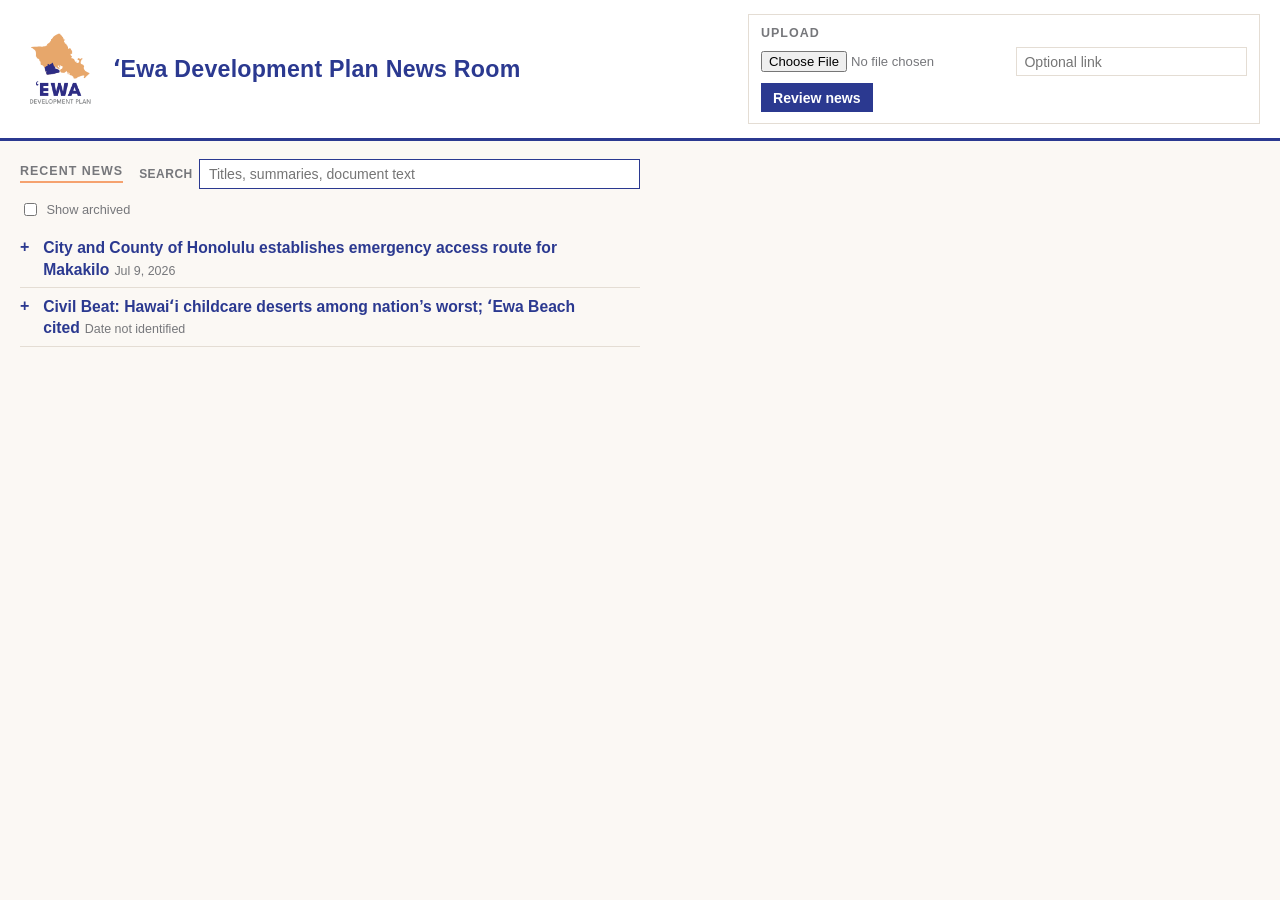
==== commit a9b9e6b9: "Improve PDF extraction and add searchable document text, keyword search, and post delete so the News" ====
--- a/index.html
+++ b/index.html
@@ -4,7 +4,7 @@
   <meta charset="UTF-8">
   <meta name="viewport" content="width=device-width, initial-scale=1">
   <title>ʻEwa Development Plan News Room</title>
-  <link rel="stylesheet" href="css/newsroom.css">
+  <link rel="stylesheet" href="css/newsroom.css?v=norelated">
 </head>
 <body>
   <header class="site-header">
@@ -25,7 +25,13 @@
 
   <main class="page">
     <section class="news-column" aria-label="Recent news">
-      <h2>Recent news</h2>
+      <div class="news-heading">
+        <h2>Recent news</h2>
+        <label class="news-search-label">
+          Search
+          <input id="news-search" type="text" name="search" placeholder="Titles, summaries, document text" autocomplete="off">
+        </label>
+      </div>
       <label class="show-archived">
         <input type="checkbox" id="show-archived">
         Show archived
@@ -35,6 +41,6 @@
   </main>
 
   <script src="data/projects.js"></script>
-  <script src="js/news.js"></script>
+  <script src="js/news.js?v=norelated"></script>
 </body>
 </html>
--- a/css/newsroom.css
+++ b/css/newsroom.css
@@ -58,8 +58,16 @@
   max-width: none;
 }
 
+.news-heading {
+  display: flex;
+  flex-wrap: wrap;
+  align-items: center;
+  gap: 0.55rem 1rem;
+  margin: 0 0 0.7rem;
+}
+
 .news-column h2 {
-  margin: 0 0 0.7rem;
+  margin: 0;
   font-size: 0.78rem;
   font-weight: 700;
   letter-spacing: 0.08em;
@@ -68,6 +76,34 @@
   border-bottom: 2px solid var(--peach);
   display: inline-block;
   padding-bottom: 0.2rem;
+}
+
+.news-search-label {
+  display: flex;
+  align-items: center;
+  gap: 0.4rem;
+  flex: 1 1 14rem;
+  margin: 0;
+  font-size: 0.75rem;
+  font-weight: 700;
+  letter-spacing: 0.04em;
+  text-transform: uppercase;
+  color: var(--grey);
+}
+
+#news-search {
+  flex: 1 1 auto;
+  min-width: 10rem;
+  max-width: none;
+  font: inherit;
+  font-size: 0.88rem;
+  font-weight: 400;
+  letter-spacing: 0;
+  text-transform: none;
+  padding: 0.4rem 0.55rem;
+  border: 1px solid var(--navy);
+  color: var(--ink);
+  background: #fff;
 }
 
 #news-list {
@@ -229,14 +265,6 @@
   color: #9a2f2f;
 }
 
-.item-upload {
-  display: flex;
-  flex-wrap: wrap;
-  gap: 0.4rem;
-  align-items: center;
-  margin-top: 0.55rem;
-}
-
 .show-archived {
   display: flex;
   align-items: center;
@@ -312,6 +340,10 @@
   cursor: pointer;
 }
 
+.item-actions .delete-btn {
+  color: #9a2f2f;
+}
+
 .entry-page {
   width: min(40rem, 100%);
 }
@@ -438,11 +470,40 @@
   color: var(--grey);
 }
 
-.excerpt-box p {
-  margin: 0;
+.excerpt-box pre,
+#field-documentText,
+.saved-document {
+  margin: 0;
+  font: inherit;
   font-size: 0.85rem;
   line-height: 1.45;
   color: var(--ink);
+  white-space: pre-wrap;
+  max-height: 70vh;
+  overflow: auto;
+}
+
+#field-documentText {
+  width: 100%;
+  min-height: 12rem;
+  resize: vertical;
+  padding: 0.45rem 0.5rem;
+  border: 1px solid var(--line);
+}
+
+.document-field {
+  grid-template-columns: 1fr !important;
+}
+
+.document-field dd {
+  margin-top: 0.25rem;
+}
+
+.saved-document {
+  max-height: 16rem;
+  padding: 0.45rem 0.5rem;
+  background: #fff;
+  border: 1px solid var(--line);
 }
 
 @media (max-width: 720px) {
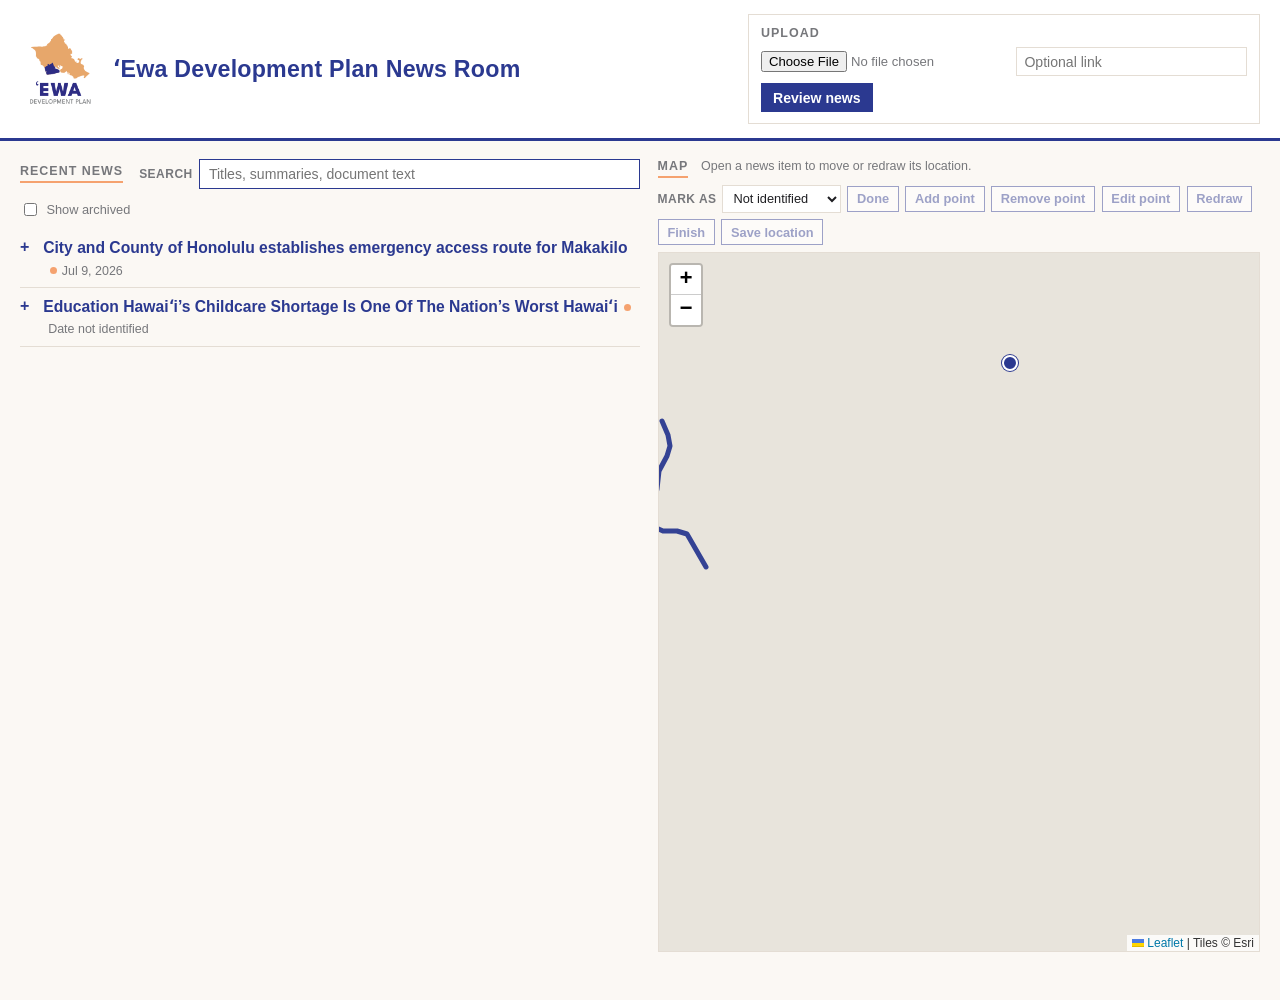
==== commit 0e17375f: "Add an Ewa-focused news map so each article's location can be shown, edited, and saved with the post" ====
--- a/index.html
+++ b/index.html
@@ -4,7 +4,8 @@
   <meta charset="UTF-8">
   <meta name="viewport" content="width=device-width, initial-scale=1">
   <title>ʻEwa Development Plan News Room</title>
-  <link rel="stylesheet" href="css/newsroom.css?v=norelated">
+  <link rel="stylesheet" href="vendor/leaflet/leaflet.css">
+  <link rel="stylesheet" href="css/newsroom.css?v=map7">
 </head>
 <body>
   <header class="site-header">
@@ -38,9 +39,37 @@
       </label>
       <ul id="news-list"></ul>
     </section>
+    <aside class="map-column" aria-label="Location map">
+      <div class="map-heading">
+        <h2>Map</h2>
+        <p id="map-hint" class="map-hint">Open a news item to move or redraw its location.</p>
+      </div>
+      <div class="map-toolbar">
+        <label class="map-type-label">
+          Mark as
+          <select id="map-location-type">
+            <option value="">Not identified</option>
+            <option value="point">Dot / site</option>
+            <option value="road">Line / road</option>
+            <option value="region">Shape / region</option>
+          </select>
+        </label>
+        <button type="button" id="map-done" disabled>Done</button>
+        <button type="button" id="map-add-point" disabled>Add point</button>
+        <button type="button" id="map-remove-point" disabled>Remove point</button>
+        <button type="button" id="map-edit" disabled>Edit point</button>
+        <button type="button" id="map-redraw" disabled>Redraw</button>
+        <button type="button" id="map-finish">Finish</button>
+        <button type="button" id="map-save" disabled>Save location</button>
+      </div>
+      <div id="news-map" class="news-map"></div>
+    </aside>
   </main>
 
   <script src="data/projects.js"></script>
-  <script src="js/news.js?v=norelated"></script>
+  <script src="vendor/leaflet/leaflet.js"></script>
+  <script src="js/places.js?v=map7"></script>
+  <script src="js/map.js?v=map7"></script>
+  <script src="js/news.js?v=map7"></script>
 </body>
 </html>
--- a/vendor/leaflet/leaflet.css
+++ b/vendor/leaflet/leaflet.css
@@ -0,0 +1,661 @@
+/* required styles */
+
+.leaflet-pane,
+.leaflet-tile,
+.leaflet-marker-icon,
+.leaflet-marker-shadow,
+.leaflet-tile-container,
+.leaflet-pane > svg,
+.leaflet-pane > canvas,
+.leaflet-zoom-box,
+.leaflet-image-layer,
+.leaflet-layer {
+	position: absolute;
+	left: 0;
+	top: 0;
+	}
+.leaflet-container {
+	overflow: hidden;
+	}
+.leaflet-tile,
+.leaflet-marker-icon,
+.leaflet-marker-shadow {
+	-webkit-user-select: none;
+	   -moz-user-select: none;
+	        user-select: none;
+	  -webkit-user-drag: none;
+	}
+/* Prevents IE11 from highlighting tiles in blue */
+.leaflet-tile::selection {
+	background: transparent;
+}
+/* Safari renders non-retina tile on retina better with this, but Chrome is worse */
+.leaflet-safari .leaflet-tile {
+	image-rendering: -webkit-optimize-contrast;
+	}
+/* hack that prevents hw layers "stretching" when loading new tiles */
+.leaflet-safari .leaflet-tile-container {
+	width: 1600px;
+	height: 1600px;
+	-webkit-transform-origin: 0 0;
+	}
+.leaflet-marker-icon,
+.leaflet-marker-shadow {
+	display: block;
+	}
+/* .leaflet-container svg: reset svg max-width decleration shipped in Joomla! (joomla.org) 3.x */
+/* .leaflet-container img: map is broken in FF if you have max-width: 100% on tiles */
+.leaflet-container .leaflet-overlay-pane svg {
+	max-width: none !important;
+	max-height: none !important;
+	}
+.leaflet-container .leaflet-marker-pane img,
+.leaflet-container .leaflet-shadow-pane img,
+.leaflet-container .leaflet-tile-pane img,
+.leaflet-container img.leaflet-image-layer,
+.leaflet-container .leaflet-tile {
+	max-width: none !important;
+	max-height: none !important;
+	width: auto;
+	padding: 0;
+	}
+
+.leaflet-container img.leaflet-tile {
+	/* See: https://bugs.chromium.org/p/chromium/issues/detail?id=600120 */
+	mix-blend-mode: plus-lighter;
+}
+
+.leaflet-container.leaflet-touch-zoom {
+	-ms-touch-action: pan-x pan-y;
+	touch-action: pan-x pan-y;
+	}
+.leaflet-container.leaflet-touch-drag {
+	-ms-touch-action: pinch-zoom;
+	/* Fallback for FF which doesn't support pinch-zoom */
+	touch-action: none;
+	touch-action: pinch-zoom;
+}
+.leaflet-container.leaflet-touch-drag.leaflet-touch-zoom {
+	-ms-touch-action: none;
+	touch-action: none;
+}
+.leaflet-container {
+	-webkit-tap-highlight-color: transparent;
+}
+.leaflet-container a {
+	-webkit-tap-highlight-color: rgba(51, 181, 229, 0.4);
+}
+.leaflet-tile {
+	filter: inherit;
+	visibility: hidden;
+	}
+.leaflet-tile-loaded {
+	visibility: inherit;
+	}
+.leaflet-zoom-box {
+	width: 0;
+	height: 0;
+	-moz-box-sizing: border-box;
+	     box-sizing: border-box;
+	z-index: 800;
+	}
+/* workaround for https://bugzilla.mozilla.org/show_bug.cgi?id=888319 */
+.leaflet-overlay-pane svg {
+	-moz-user-select: none;
+	}
+
+.leaflet-pane         { z-index: 400; }
+
+.leaflet-tile-pane    { z-index: 200; }
+.leaflet-overlay-pane { z-index: 400; }
+.leaflet-shadow-pane  { z-index: 500; }
+.leaflet-marker-pane  { z-index: 600; }
+.leaflet-tooltip-pane   { z-index: 650; }
+.leaflet-popup-pane   { z-index: 700; }
+
+.leaflet-map-pane canvas { z-index: 100; }
+.leaflet-map-pane svg    { z-index: 200; }
+
+.leaflet-vml-shape {
+	width: 1px;
+	height: 1px;
+	}
+.lvml {
+	behavior: url(#default#VML);
+	display: inline-block;
+	position: absolute;
+	}
+
+
+/* control positioning */
+
+.leaflet-control {
+	position: relative;
+	z-index: 800;
+	pointer-events: visiblePainted; /* IE 9-10 doesn't have auto */
+	pointer-events: auto;
+	}
+.leaflet-top,
+.leaflet-bottom {
+	position: absolute;
+	z-index: 1000;
+	pointer-events: none;
+	}
+.leaflet-top {
+	top: 0;
+	}
+.leaflet-right {
+	right: 0;
+	}
+.leaflet-bottom {
+	bottom: 0;
+	}
+.leaflet-left {
+	left: 0;
+	}
+.leaflet-control {
+	float: left;
+	clear: both;
+	}
+.leaflet-right .leaflet-control {
+	float: right;
+	}
+.leaflet-top .leaflet-control {
+	margin-top: 10px;
+	}
+.leaflet-bottom .leaflet-control {
+	margin-bottom: 10px;
+	}
+.leaflet-left .leaflet-control {
+	margin-left: 10px;
+	}
+.leaflet-right .leaflet-control {
+	margin-right: 10px;
+	}
+
+
+/* zoom and fade animations */
+
+.leaflet-fade-anim .leaflet-popup {
+	opacity: 0;
+	-webkit-transition: opacity 0.2s linear;
+	   -moz-transition: opacity 0.2s linear;
+	        transition: opacity 0.2s linear;
+	}
+.leaflet-fade-anim .leaflet-map-pane .leaflet-popup {
+	opacity: 1;
+	}
+.leaflet-zoom-animated {
+	-webkit-transform-origin: 0 0;
+	    -ms-transform-origin: 0 0;
+	        transform-origin: 0 0;
+	}
+svg.leaflet-zoom-animated {
+	will-change: transform;
+}
+
+.leaflet-zoom-anim .leaflet-zoom-animated {
+	-webkit-transition: -webkit-transform 0.25s cubic-bezier(0,0,0.25,1);
+	   -moz-transition:    -moz-transform 0.25s cubic-bezier(0,0,0.25,1);
+	        transition:         transform 0.25s cubic-bezier(0,0,0.25,1);
+	}
+.leaflet-zoom-anim .leaflet-tile,
+.leaflet-pan-anim .leaflet-tile {
+	-webkit-transition: none;
+	   -moz-transition: none;
+	        transition: none;
+	}
+
+.leaflet-zoom-anim .leaflet-zoom-hide {
+	visibility: hidden;
+	}
+
+
+/* cursors */
+
+.leaflet-interactive {
+	cursor: pointer;
+	}
+.leaflet-grab {
+	cursor: -webkit-grab;
+	cursor:    -moz-grab;
+	cursor:         grab;
+	}
+.leaflet-crosshair,
+.leaflet-crosshair .leaflet-interactive {
+	cursor: crosshair;
+	}
+.leaflet-popup-pane,
+.leaflet-control {
+	cursor: auto;
+	}
+.leaflet-dragging .leaflet-grab,
+.leaflet-dragging .leaflet-grab .leaflet-interactive,
+.leaflet-dragging .leaflet-marker-draggable {
+	cursor: move;
+	cursor: -webkit-grabbing;
+	cursor:    -moz-grabbing;
+	cursor:         grabbing;
+	}
+
+/* marker & overlays interactivity */
+.leaflet-marker-icon,
+.leaflet-marker-shadow,
+.leaflet-image-layer,
+.leaflet-pane > svg path,
+.leaflet-tile-container {
+	pointer-events: none;
+	}
+
+.leaflet-marker-icon.leaflet-interactive,
+.leaflet-image-layer.leaflet-interactive,
+.leaflet-pane > svg path.leaflet-interactive,
+svg.leaflet-image-layer.leaflet-interactive path {
+	pointer-events: visiblePainted; /* IE 9-10 doesn't have auto */
+	pointer-events: auto;
+	}
+
+/* visual tweaks */
+
+.leaflet-container {
+	background: #ddd;
+	outline-offset: 1px;
+	}
+.leaflet-container a {
+	color: #0078A8;
+	}
+.leaflet-zoom-box {
+	border: 2px dotted #38f;
+	background: rgba(255,255,255,0.5);
+	}
+
+
+/* general typography */
+.leaflet-container {
+	font-family: "Helvetica Neue", Arial, Helvetica, sans-serif;
+	font-size: 12px;
+	font-size: 0.75rem;
+	line-height: 1.5;
+	}
+
+
+/* general toolbar styles */
+
+.leaflet-bar {
+	box-shadow: 0 1px 5px rgba(0,0,0,0.65);
+	border-radius: 4px;
+	}
+.leaflet-bar a {
+	background-color: #fff;
+	border-bottom: 1px solid #ccc;
+	width: 26px;
+	height: 26px;
+	line-height: 26px;
+	display: block;
+	text-align: center;
+	text-decoration: none;
+	color: black;
+	}
+.leaflet-bar a,
+.leaflet-control-layers-toggle {
+	background-position: 50% 50%;
+	background-repeat: no-repeat;
+	display: block;
+	}
+.leaflet-bar a:hover,
+.leaflet-bar a:focus {
+	background-color: #f4f4f4;
+	}
+.leaflet-bar a:first-child {
+	border-top-left-radius: 4px;
+	border-top-right-radius: 4px;
+	}
+.leaflet-bar a:last-child {
+	border-bottom-left-radius: 4px;
+	border-bottom-right-radius: 4px;
+	border-bottom: none;
+	}
+.leaflet-bar a.leaflet-disabled {
+	cursor: default;
+	background-color: #f4f4f4;
+	color: #bbb;
+	}
+
+.leaflet-touch .leaflet-bar a {
+	width: 30px;
+	height: 30px;
+	line-height: 30px;
+	}
+.leaflet-touch .leaflet-bar a:first-child {
+	border-top-left-radius: 2px;
+	border-top-right-radius: 2px;
+	}
+.leaflet-touch .leaflet-bar a:last-child {
+	border-bottom-left-radius: 2px;
+	border-bottom-right-radius: 2px;
+	}
+
+/* zoom control */
+
+.leaflet-control-zoom-in,
+.leaflet-control-zoom-out {
+	font: bold 18px 'Lucida Console', Monaco, monospace;
+	text-indent: 1px;
+	}
+
+.leaflet-touch .leaflet-control-zoom-in, .leaflet-touch .leaflet-control-zoom-out  {
+	font-size: 22px;
+	}
+
+
+/* layers control */
+
+.leaflet-control-layers {
+	box-shadow: 0 1px 5px rgba(0,0,0,0.4);
+	background: #fff;
+	border-radius: 5px;
+	}
+.leaflet-control-layers-toggle {
+	background-image: url(images/layers.png);
+	width: 36px;
+	height: 36px;
+	}
+.leaflet-retina .leaflet-control-layers-toggle {
+	background-image: url(images/layers-2x.png);
+	background-size: 26px 26px;
+	}
+.leaflet-touch .leaflet-control-layers-toggle {
+	width: 44px;
+	height: 44px;
+	}
+.leaflet-control-layers .leaflet-control-layers-list,
+.leaflet-control-layers-expanded .leaflet-control-layers-toggle {
+	display: none;
+	}
+.leaflet-control-layers-expanded .leaflet-control-layers-list {
+	display: block;
+	position: relative;
+	}
+.leaflet-control-layers-expanded {
+	padding: 6px 10px 6px 6px;
+	color: #333;
+	background: #fff;
+	}
+.leaflet-control-layers-scrollbar {
+	overflow-y: scroll;
+	overflow-x: hidden;
+	padding-right: 5px;
+	}
+.leaflet-control-layers-selector {
+	margin-top: 2px;
+	position: relative;
+	top: 1px;
+	}
+.leaflet-control-layers label {
+	display: block;
+	font-size: 13px;
+	font-size: 1.08333em;
+	}
+.leaflet-control-layers-separator {
+	height: 0;
+	border-top: 1px solid #ddd;
+	margin: 5px -10px 5px -6px;
+	}
+
+/* Default icon URLs */
+.leaflet-default-icon-path { /* used only in path-guessing heuristic, see L.Icon.Default */
+	background-image: url(images/marker-icon.png);
+	}
+
+
+/* attribution and scale controls */
+
+.leaflet-container .leaflet-control-attribution {
+	background: #fff;
+	background: rgba(255, 255, 255, 0.8);
+	margin: 0;
+	}
+.leaflet-control-attribution,
+.leaflet-control-scale-line {
+	padding: 0 5px;
+	color: #333;
+	line-height: 1.4;
+	}
+.leaflet-control-attribution a {
+	text-decoration: none;
+	}
+.leaflet-control-attribution a:hover,
+.leaflet-control-attribution a:focus {
+	text-decoration: underline;
+	}
+.leaflet-attribution-flag {
+	display: inline !important;
+	vertical-align: baseline !important;
+	width: 1em;
+	height: 0.6669em;
+	}
+.leaflet-left .leaflet-control-scale {
+	margin-left: 5px;
+	}
+.leaflet-bottom .leaflet-control-scale {
+	margin-bottom: 5px;
+	}
+.leaflet-control-scale-line {
+	border: 2px solid #777;
+	border-top: none;
+	line-height: 1.1;
+	padding: 2px 5px 1px;
+	white-space: nowrap;
+	-moz-box-sizing: border-box;
+	     box-sizing: border-box;
+	background: rgba(255, 255, 255, 0.8);
+	text-shadow: 1px 1px #fff;
+	}
+.leaflet-control-scale-line:not(:first-child) {
+	border-top: 2px solid #777;
+	border-bottom: none;
+	margin-top: -2px;
+	}
+.leaflet-control-scale-line:not(:first-child):not(:last-child) {
+	border-bottom: 2px solid #777;
+	}
+
+.leaflet-touch .leaflet-control-attribution,
+.leaflet-touch .leaflet-control-layers,
+.leaflet-touch .leaflet-bar {
+	box-shadow: none;
+	}
+.leaflet-touch .leaflet-control-layers,
+.leaflet-touch .leaflet-bar {
+	border: 2px solid rgba(0,0,0,0.2);
+	background-clip: padding-box;
+	}
+
+
+/* popup */
+
+.leaflet-popup {
+	position: absolute;
+	text-align: center;
+	margin-bottom: 20px;
+	}
+.leaflet-popup-content-wrapper {
+	padding: 1px;
+	text-align: left;
+	border-radius: 12px;
+	}
+.leaflet-popup-content {
+	margin: 13px 24px 13px 20px;
+	line-height: 1.3;
+	font-size: 13px;
+	font-size: 1.08333em;
+	min-height: 1px;
+	}
+.leaflet-popup-content p {
+	margin: 17px 0;
+	margin: 1.3em 0;
+	}
+.leaflet-popup-tip-container {
+	width: 40px;
+	height: 20px;
+	position: absolute;
+	left: 50%;
+	margin-top: -1px;
+	margin-left: -20px;
+	overflow: hidden;
+	pointer-events: none;
+	}
+.leaflet-popup-tip {
+	width: 17px;
+	height: 17px;
+	padding: 1px;
+
+	margin: -10px auto 0;
+	pointer-events: auto;
+
+	-webkit-transform: rotate(45deg);
+	   -moz-transform: rotate(45deg);
+	    -ms-transform: rotate(45deg);
+	        transform: rotate(45deg);
+	}
+.leaflet-popup-content-wrapper,
+.leaflet-popup-tip {
+	background: white;
+	color: #333;
+	box-shadow: 0 3px 14px rgba(0,0,0,0.4);
+	}
+.leaflet-container a.leaflet-popup-close-button {
+	position: absolute;
+	top: 0;
+	right: 0;
+	border: none;
+	text-align: center;
+	width: 24px;
+	height: 24px;
+	font: 16px/24px Tahoma, Verdana, sans-serif;
+	color: #757575;
+	text-decoration: none;
+	background: transparent;
+	}
+.leaflet-container a.leaflet-popup-close-button:hover,
+.leaflet-container a.leaflet-popup-close-button:focus {
+	color: #585858;
+	}
+.leaflet-popup-scrolled {
+	overflow: auto;
+	}
+
+.leaflet-oldie .leaflet-popup-content-wrapper {
+	-ms-zoom: 1;
+	}
+.leaflet-oldie .leaflet-popup-tip {
+	width: 24px;
+	margin: 0 auto;
+
+	-ms-filter: "progid:DXImageTransform.Microsoft.Matrix(M11=0.70710678, M12=0.70710678, M21=-0.70710678, M22=0.70710678)";
+	filter: progid:DXImageTransform.Microsoft.Matrix(M11=0.70710678, M12=0.70710678, M21=-0.70710678, M22=0.70710678);
+	}
+
+.leaflet-oldie .leaflet-control-zoom,
+.leaflet-oldie .leaflet-control-layers,
+.leaflet-oldie .leaflet-popup-content-wrapper,
+.leaflet-oldie .leaflet-popup-tip {
+	border: 1px solid #999;
+	}
+
+
+/* div icon */
+
+.leaflet-div-icon {
+	background: #fff;
+	border: 1px solid #666;
+	}
+
+
+/* Tooltip */
+/* Base styles for the element that has a tooltip */
+.leaflet-tooltip {
+	position: absolute;
+	padding: 6px;
+	background-color: #fff;
+	border: 1px solid #fff;
+	border-radius: 3px;
+	color: #222;
+	white-space: nowrap;
+	-webkit-user-select: none;
+	-moz-user-select: none;
+	-ms-user-select: none;
+	user-select: none;
+	pointer-events: none;
+	box-shadow: 0 1px 3px rgba(0,0,0,0.4);
+	}
+.leaflet-tooltip.leaflet-interactive {
+	cursor: pointer;
+	pointer-events: auto;
+	}
+.leaflet-tooltip-top:before,
+.leaflet-tooltip-bottom:before,
+.leaflet-tooltip-left:before,
+.leaflet-tooltip-right:before {
+	position: absolute;
+	pointer-events: none;
+	border: 6px solid transparent;
+	background: transparent;
+	content: "";
+	}
+
+/* Directions */
+
+.leaflet-tooltip-bottom {
+	margin-top: 6px;
+}
+.leaflet-tooltip-top {
+	margin-top: -6px;
+}
+.leaflet-tooltip-bottom:before,
+.leaflet-tooltip-top:before {
+	left: 50%;
+	margin-left: -6px;
+	}
+.leaflet-tooltip-top:before {
+	bottom: 0;
+	margin-bottom: -12px;
+	border-top-color: #fff;
+	}
+.leaflet-tooltip-bottom:before {
+	top: 0;
+	margin-top: -12px;
+	margin-left: -6px;
+	border-bottom-color: #fff;
+	}
+.leaflet-tooltip-left {
+	margin-left: -6px;
+}
+.leaflet-tooltip-right {
+	margin-left: 6px;
+}
+.leaflet-tooltip-left:before,
+.leaflet-tooltip-right:before {
+	top: 50%;
+	margin-top: -6px;
+	}
+.leaflet-tooltip-left:before {
+	right: 0;
+	margin-right: -12px;
+	border-left-color: #fff;
+	}
+.leaflet-tooltip-right:before {
+	left: 0;
+	margin-left: -12px;
+	border-right-color: #fff;
+	}
+
+/* Printing */
+
+@media print {
+	/* Prevent printers from removing background-images of controls. */
+	.leaflet-control {
+		-webkit-print-color-adjust: exact;
+		print-color-adjust: exact;
+		}
+	}
--- a/css/newsroom.css
+++ b/css/newsroom.css
@@ -50,12 +50,163 @@
 }
 
 .page {
+  display: flex;
+  align-items: flex-start;
+  gap: 1.1rem;
   padding: 1.1rem 1.25rem 3rem;
 }
 
 .news-column {
   width: 50%;
+  flex: 0 0 50%;
   max-width: none;
+  min-width: 0;
+}
+
+.map-column {
+  flex: 1 1 46%;
+  min-width: 0;
+  position: sticky;
+  top: 0.75rem;
+  align-self: flex-start;
+}
+
+.map-heading {
+  display: flex;
+  flex-wrap: wrap;
+  align-items: baseline;
+  gap: 0.35rem 0.8rem;
+  margin: 0 0 0.45rem;
+}
+
+.map-column h2,
+.entry-map-wrap h3 {
+  margin: 0;
+  font-size: 0.78rem;
+  font-weight: 700;
+  letter-spacing: 0.08em;
+  text-transform: uppercase;
+  color: var(--grey);
+  border-bottom: 2px solid var(--peach);
+  display: inline-block;
+  padding-bottom: 0.2rem;
+}
+
+.map-hint {
+  margin: 0;
+  flex: 1 1 12rem;
+  font-size: 0.78rem;
+  color: var(--grey);
+}
+
+.map-toolbar {
+  display: flex;
+  flex-wrap: wrap;
+  gap: 0.4rem;
+  align-items: center;
+  margin: 0 0 0.45rem;
+}
+
+.map-type-label {
+  display: flex;
+  align-items: center;
+  gap: 0.35rem;
+  font-size: 0.75rem;
+  font-weight: 700;
+  letter-spacing: 0.04em;
+  text-transform: uppercase;
+  color: var(--grey);
+}
+
+.map-toolbar select,
+.map-toolbar button {
+  font: inherit;
+  font-size: 0.8rem;
+  font-weight: 700;
+}
+
+.map-toolbar select {
+  text-transform: none;
+  letter-spacing: 0;
+  font-weight: 400;
+  padding: 0.28rem 0.4rem;
+  border: 1px solid var(--line);
+  color: var(--ink);
+  background: #fff;
+}
+
+.map-toolbar button {
+  color: var(--navy);
+  background: #fff;
+  border: 1px solid var(--navy);
+  padding: 0.28rem 0.55rem;
+  cursor: pointer;
+}
+
+.map-toolbar button:disabled {
+  opacity: 0.45;
+  cursor: default;
+}
+
+.map-toolbar button.is-editing {
+  color: #fff;
+  background: var(--navy);
+}
+
+.news-map,
+.leaflet-container {
+  width: 100%;
+  height: calc(100vh - 12.5rem);
+  min-height: 22rem;
+  background: #e8e4dc;
+  border: 1px solid var(--line);
+}
+
+.entry-map-wrap .news-map {
+  height: 18rem;
+  min-height: 18rem;
+}
+
+.map-dot,
+.map-vertex {
+  border-radius: 50%;
+  box-sizing: border-box;
+}
+
+.map-dot {
+  background: var(--navy);
+  border: 2px solid #fff;
+  box-shadow: 0 0 0 1px var(--navy);
+}
+
+.map-dot.is-active {
+  background: var(--peach);
+  box-shadow: 0 0 0 1px var(--peach);
+}
+
+.map-vertex {
+  background: var(--peach);
+  border: 2px solid #fff;
+  box-shadow: 0 0 0 1px var(--peach);
+}
+
+.map-midpoint {
+  border-radius: 50%;
+  box-sizing: border-box;
+  background: #fff;
+  border: 2px solid var(--peach);
+  box-shadow: 0 0 0 1px var(--navy);
+}
+
+.news-item.is-on-map summary .headline::after {
+  content: "";
+  display: inline-block;
+  width: 0.45rem;
+  height: 0.45rem;
+  margin-left: 0.4rem;
+  border-radius: 50%;
+  background: var(--peach);
+  vertical-align: middle;
 }
 
 .news-heading {
@@ -189,6 +340,21 @@
     flex: 1 1 100%;
     max-width: none;
   }
+
+  .page {
+    flex-direction: column;
+  }
+
+  .news-column,
+  .map-column {
+    width: 100%;
+    flex: 1 1 auto;
+    position: static;
+  }
+
+  .news-map {
+    height: 22rem;
+  }
 }
 
 @media (max-width: 720px) {
@@ -287,8 +453,16 @@
   vertical-align: middle;
 }
 
-.news-item.is-archived .headline {
-  color: var(--grey);
+.news-item.is-selected {
+  background: #fff7f1;
+  box-shadow: inset 3px 0 0 var(--peach);
+  margin: 0 -0.45rem;
+  padding-left: 0.45rem;
+  padding-right: 0.45rem;
+}
+
+.leaflet-interactive {
+  cursor: pointer;
 }
 
 .item-fields {
@@ -345,7 +519,13 @@
 }
 
 .entry-page {
-  width: min(40rem, 100%);
+  width: min(48rem, 100%);
+  display: block;
+}
+
+.entry-map-wrap {
+  display: grid;
+  gap: 0.45rem;
 }
 
 .back-link {
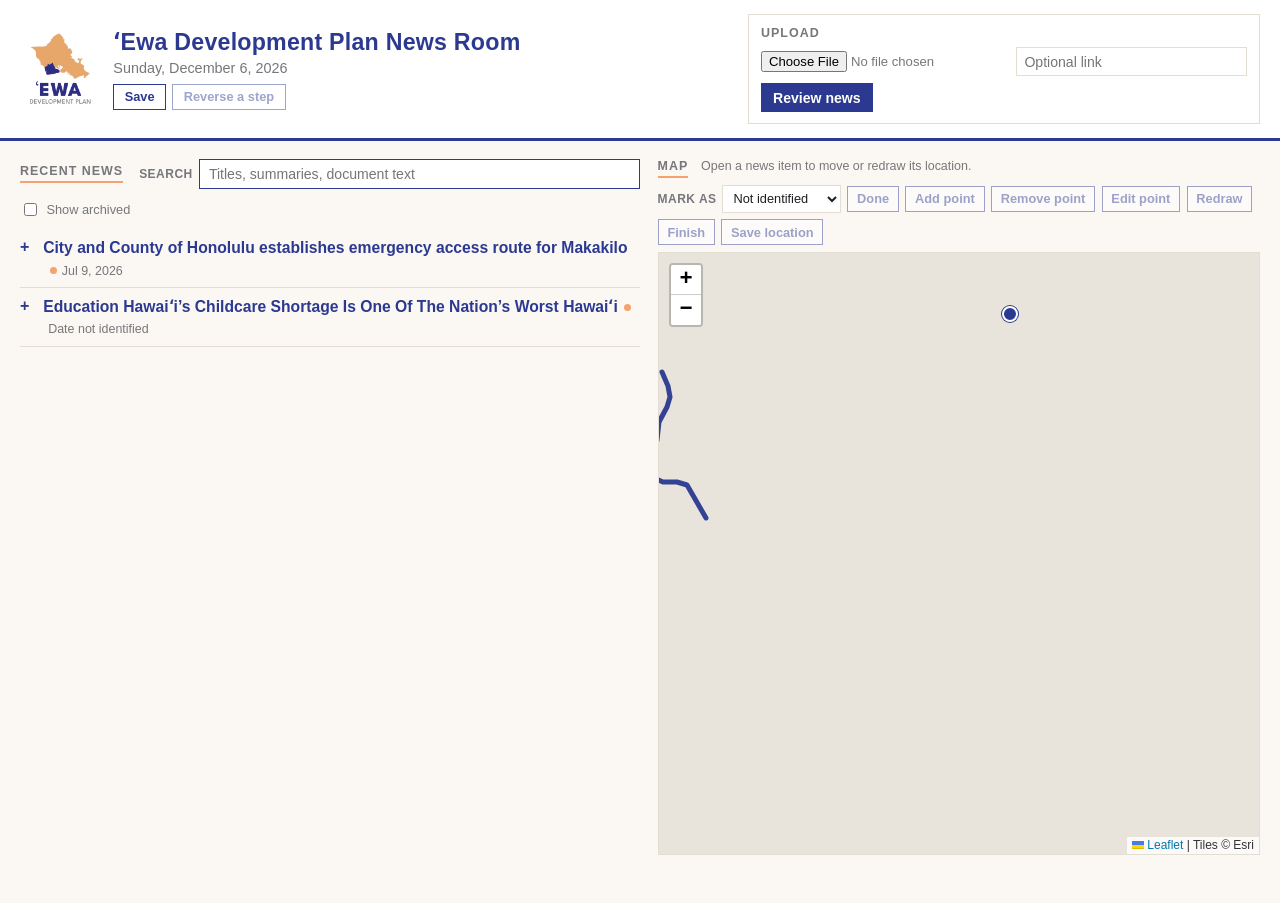
==== commit 50d1365f: "Add action items, a square map, and save/undo so the News Room can track follow-up and reverse recen" ====
--- a/index.html
+++ b/index.html
@@ -5,7 +5,7 @@
   <meta name="viewport" content="width=device-width, initial-scale=1">
   <title>ʻEwa Development Plan News Room</title>
   <link rel="stylesheet" href="vendor/leaflet/leaflet.css">
-  <link rel="stylesheet" href="css/newsroom.css?v=map7">
+  <link rel="stylesheet" href="css/newsroom.css?v=header1">
 </head>
 <body>
   <header class="site-header">
@@ -13,6 +13,11 @@
       <img class="logo" src="assets/ewa-dp-logo.png" alt="ʻEwa Development Plan">
       <div class="header-text">
         <h1>ʻEwa Development Plan News Room</h1>
+        <p id="today-date" class="today-date"></p>
+        <div class="header-tools">
+          <button type="button" id="save-board">Save</button>
+          <button type="button" id="undo-board" disabled>Reverse a step</button>
+        </div>
       </div>
     </div>
     <form id="upload-form" class="upload-box" enctype="multipart/form-data">
@@ -70,6 +75,6 @@
   <script src="vendor/leaflet/leaflet.js"></script>
   <script src="js/places.js?v=map7"></script>
   <script src="js/map.js?v=map7"></script>
-  <script src="js/news.js?v=map7"></script>
+  <script src="js/news.js?v=header1"></script>
 </body>
 </html>
--- a/css/newsroom.css
+++ b/css/newsroom.css
@@ -49,6 +49,35 @@
   letter-spacing: 0.01em;
 }
 
+.today-date {
+  margin: 0.25rem 0 0;
+  font-size: 0.9rem;
+  color: var(--grey);
+}
+
+.header-tools {
+  display: flex;
+  flex-wrap: wrap;
+  gap: 0.4rem;
+  margin-top: 0.45rem;
+}
+
+.header-tools button {
+  font: inherit;
+  font-size: 0.8rem;
+  font-weight: 700;
+  color: var(--navy);
+  background: #fff;
+  border: 1px solid var(--navy);
+  padding: 0.28rem 0.65rem;
+  cursor: pointer;
+}
+
+.header-tools button:disabled {
+  opacity: 0.45;
+  cursor: default;
+}
+
 .page {
   display: flex;
   align-items: flex-start;
@@ -156,10 +185,14 @@
 .news-map,
 .leaflet-container {
   width: 100%;
-  height: calc(100vh - 12.5rem);
-  min-height: 22rem;
   background: #e8e4dc;
   border: 1px solid var(--line);
+}
+
+.map-column .news-map {
+  height: auto;
+  aspect-ratio: 1 / 1;
+  min-height: 0;
 }
 
 .entry-map-wrap .news-map {
@@ -264,8 +297,14 @@
 }
 
 .news-item {
+  position: relative;
   padding: 0.45rem 0;
   border-bottom: 1px solid var(--line);
+}
+
+.news-item:hover,
+.news-item:focus-within {
+  z-index: 4;
 }
 
 .news-item summary {
@@ -297,6 +336,110 @@
 
 .news-item details[open] summary::before {
   content: "−";
+}
+
+.action-flag {
+  position: relative;
+  flex: 0 0 auto;
+  display: inline-flex;
+  align-items: flex-start;
+  width: 0.85rem;
+  margin-top: 0.12rem;
+  cursor: help;
+  z-index: 2;
+}
+
+.action-flag-mark {
+  display: block;
+  width: 0.72rem;
+  height: 0.95rem;
+  position: relative;
+}
+
+.action-flag-mark::before {
+  content: "";
+  position: absolute;
+  left: 0;
+  top: 0;
+  width: 2px;
+  height: 100%;
+  background: var(--navy);
+}
+
+.action-flag-mark::after {
+  content: "";
+  position: absolute;
+  left: 2px;
+  top: 1px;
+  width: 0;
+  height: 0;
+  border-style: solid;
+  border-width: 0.3rem 0 0.3rem 0.55rem;
+  border-color: transparent transparent transparent var(--peach);
+}
+
+.action-flag-tip {
+  display: none;
+  position: absolute;
+  left: 0;
+  top: 100%;
+  z-index: 8;
+  min-width: 11rem;
+  max-width: 18rem;
+  padding: 0.55rem 0.55rem 0.4rem;
+  background: #fff;
+  border: 1px solid var(--navy);
+  color: var(--ink);
+  font-size: 0.8rem;
+  font-weight: 400;
+  letter-spacing: 0;
+  text-transform: none;
+  line-height: 1.35;
+  box-shadow: 0 4px 14px rgba(30, 30, 34, 0.14);
+  pointer-events: auto;
+}
+
+.action-flag-tip::before {
+  content: "";
+  position: absolute;
+  left: 0;
+  right: 0;
+  top: -0.45rem;
+  height: 0.45rem;
+}
+
+.action-flag-text {
+  white-space: pre-wrap;
+}
+
+.action-done-label {
+  display: inline-flex;
+  align-items: center;
+  margin-left: 0.4rem;
+  vertical-align: text-bottom;
+  cursor: pointer;
+}
+
+.action-done {
+  width: 0.95rem;
+  height: 0.95rem;
+  margin: 0;
+  accent-color: var(--navy);
+  cursor: pointer;
+  vertical-align: middle;
+}
+
+.action-flag:hover,
+.action-flag:focus,
+.action-flag:focus-within {
+  z-index: 8;
+  outline: none;
+}
+
+.action-flag:hover .action-flag-tip,
+.action-flag:focus .action-flag-tip,
+.action-flag:focus-within .action-flag-tip {
+  display: block;
 }
 
 .news-item .headline {
@@ -352,8 +495,9 @@
     position: static;
   }
 
-  .news-map {
-    height: 22rem;
+  .map-column .news-map {
+    height: auto;
+    aspect-ratio: 1 / 1;
   }
 }
 
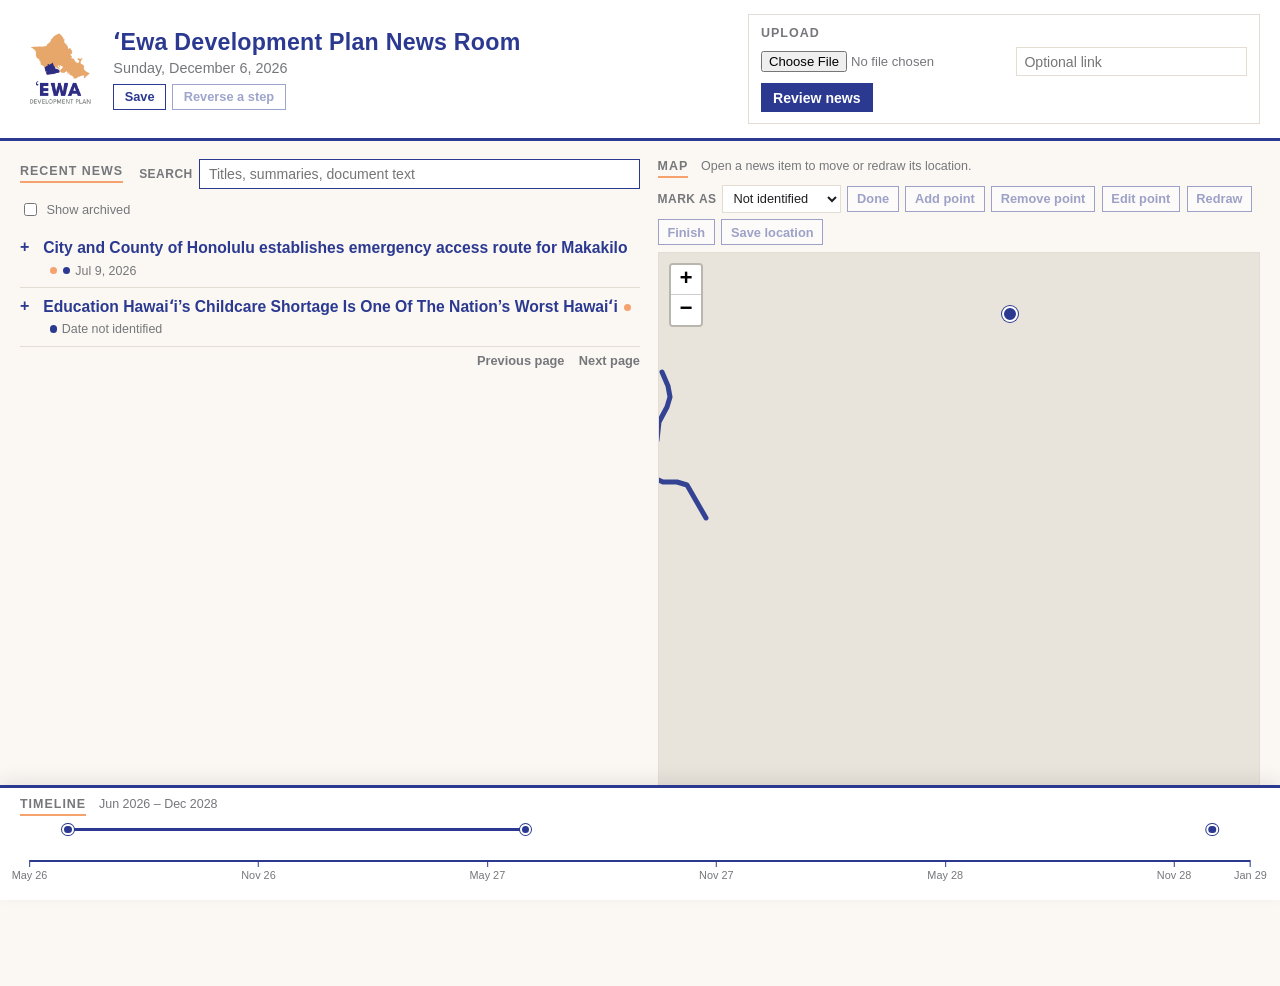
==== commit 1699164a: "Add begin and end dates, a board timeline, and paged news so articles can be plotted by month and th" ====
--- a/index.html
+++ b/index.html
@@ -5,7 +5,7 @@
   <meta name="viewport" content="width=device-width, initial-scale=1">
   <title>ʻEwa Development Plan News Room</title>
   <link rel="stylesheet" href="vendor/leaflet/leaflet.css">
-  <link rel="stylesheet" href="css/newsroom.css?v=header1">
+  <link rel="stylesheet" href="css/newsroom.css?v=page3">
 </head>
 <body>
   <header class="site-header">
@@ -29,6 +29,7 @@
     </form>
   </header>
 
+  <div class="board">
   <main class="page">
     <section class="news-column" aria-label="Recent news">
       <div class="news-heading">
@@ -70,11 +71,19 @@
       <div id="news-map" class="news-map"></div>
     </aside>
   </main>
+  <section class="timeline-band" aria-label="News timeline">
+    <div class="timeline-heading">
+      <h2>Timeline</h2>
+      <p id="timeline-range" class="timeline-hint">Articles with a month/year appear here. The range grows as news is added.</p>
+    </div>
+    <div id="news-timeline" class="timeline-chart"></div>
+  </section>
+  </div>
 
   <script src="data/projects.js"></script>
   <script src="vendor/leaflet/leaflet.js"></script>
   <script src="js/places.js?v=map7"></script>
   <script src="js/map.js?v=map7"></script>
-  <script src="js/news.js?v=header1"></script>
+  <script src="js/news.js?v=page3"></script>
 </body>
 </html>
--- a/css/newsroom.css
+++ b/css/newsroom.css
@@ -82,7 +82,180 @@
   display: flex;
   align-items: flex-start;
   gap: 1.1rem;
-  padding: 1.1rem 1.25rem 3rem;
+  padding: 1.1rem 1.25rem 1rem;
+}
+
+.timeline-band {
+  position: sticky;
+  bottom: 0;
+  z-index: 6;
+  width: 100%;
+  padding: 0.55rem 1.25rem 0.7rem;
+  background: #fff;
+  border-top: 3px solid var(--navy);
+  box-shadow: 0 -6px 16px rgba(30, 30, 34, 0.08);
+}
+
+.timeline-heading {
+  display: flex;
+  flex-wrap: wrap;
+  align-items: baseline;
+  gap: 0.35rem 0.8rem;
+  margin: 0 0 0.4rem;
+}
+
+.timeline-band h2 {
+  margin: 0;
+  font-size: 0.78rem;
+  font-weight: 700;
+  letter-spacing: 0.08em;
+  text-transform: uppercase;
+  color: var(--grey);
+  border-bottom: 2px solid var(--peach);
+  display: inline-block;
+  padding-bottom: 0.2rem;
+}
+
+.timeline-hint {
+  margin: 0;
+  flex: 1 1 12rem;
+  font-size: 0.78rem;
+  color: var(--grey);
+}
+
+.timeline-chart {
+  position: relative;
+  min-height: 4.2rem;
+}
+
+.timeline-empty {
+  margin: 0.35rem 0 0;
+  font-size: 0.8rem;
+  color: var(--grey);
+}
+
+.timeline-lanes {
+  position: relative;
+  min-height: 2.2rem;
+  margin: 0 0.6rem;
+}
+
+.timeline-axis {
+  position: relative;
+  height: 1.35rem;
+  margin: 0.15rem 0.6rem 0;
+  border-top: 2px solid var(--navy);
+}
+
+.timeline-tick {
+  position: absolute;
+  top: -2px;
+  transform: translateX(-50%);
+  font-size: 0.68rem;
+  color: var(--grey);
+  white-space: nowrap;
+}
+
+.timeline-tick::before {
+  content: "";
+  display: block;
+  width: 1px;
+  height: 0.45rem;
+  margin: 0 auto 0.15rem;
+  background: var(--navy);
+}
+
+.timeline-mark {
+  position: absolute;
+  height: 0.9rem;
+  padding: 0;
+  border: 0;
+  background: none;
+  cursor: pointer;
+}
+
+.timeline-mark .timeline-bar {
+  position: absolute;
+  left: 0;
+  right: 0;
+  top: 50%;
+  height: 3px;
+  margin-top: -1.5px;
+  background: var(--navy);
+  border-radius: 2px;
+}
+
+.timeline-dot {
+  position: absolute;
+  top: 50%;
+  width: 0.72rem;
+  height: 0.72rem;
+  margin-top: -0.36rem;
+  border-radius: 50%;
+  background: var(--navy);
+  border: 2px solid #fff;
+  box-shadow: 0 0 0 1px var(--navy);
+  z-index: 1;
+}
+
+.timeline-dot.is-start {
+  left: -0.36rem;
+}
+
+.timeline-dot.is-end {
+  right: -0.36rem;
+  left: auto;
+}
+
+.timeline-mark.is-point {
+  width: 0.72rem;
+  transform: translateX(-50%);
+}
+
+.timeline-mark.is-point .timeline-dot {
+  left: 0;
+  margin-left: 0;
+}
+
+.timeline-mark.is-selected .timeline-bar {
+  background: var(--peach);
+}
+
+.timeline-mark.is-selected .timeline-dot {
+  background: var(--peach);
+  box-shadow: 0 0 0 1px var(--peach);
+}
+
+.timeline-mark:hover,
+.timeline-mark:focus {
+  z-index: 3;
+  outline: none;
+}
+
+.timeline-tip {
+  display: none;
+  position: absolute;
+  left: 50%;
+  bottom: calc(100% + 0.35rem);
+  transform: translateX(-50%);
+  z-index: 4;
+  min-width: 8rem;
+  max-width: 16rem;
+  padding: 0.35rem 0.45rem;
+  background: #fff;
+  border: 1px solid var(--navy);
+  color: var(--ink);
+  font-size: 0.75rem;
+  font-weight: 400;
+  line-height: 1.3;
+  text-align: left;
+  box-shadow: 0 4px 12px rgba(30, 30, 34, 0.12);
+  pointer-events: none;
+}
+
+.timeline-mark:hover .timeline-tip,
+.timeline-mark:focus .timeline-tip {
+  display: block;
 }
 
 .news-column {
@@ -239,6 +412,16 @@
   margin-left: 0.4rem;
   border-radius: 50%;
   background: var(--peach);
+  vertical-align: middle;
+}
+
+.date-dot {
+  display: inline-block;
+  width: 0.45rem;
+  height: 0.45rem;
+  margin-left: 0.4rem;
+  border-radius: 50%;
+  background: var(--navy);
   vertical-align: middle;
 }
 
@@ -296,6 +479,31 @@
   padding: 0;
 }
 
+.news-pager {
+  display: flex;
+  justify-content: flex-end;
+  gap: 0.9rem;
+  padding: 0.4rem 0 0;
+  border-bottom: 0;
+}
+
+.news-pager button {
+  font: inherit;
+  font-size: 0.8rem;
+  font-weight: 700;
+  color: var(--navy);
+  background: none;
+  border: 0;
+  padding: 0;
+  cursor: pointer;
+}
+
+.news-pager button:disabled {
+  color: var(--grey);
+  opacity: 1;
+  cursor: default;
+}
+
 .news-item {
   position: relative;
   padding: 0.45rem 0;
@@ -731,6 +939,10 @@
   gap: 0.6rem;
 }
 
+.field-row.dates {
+  grid-template-columns: 1fr 1fr;
+}
+
 .archive-check {
   display: flex;
   align-items: center;
